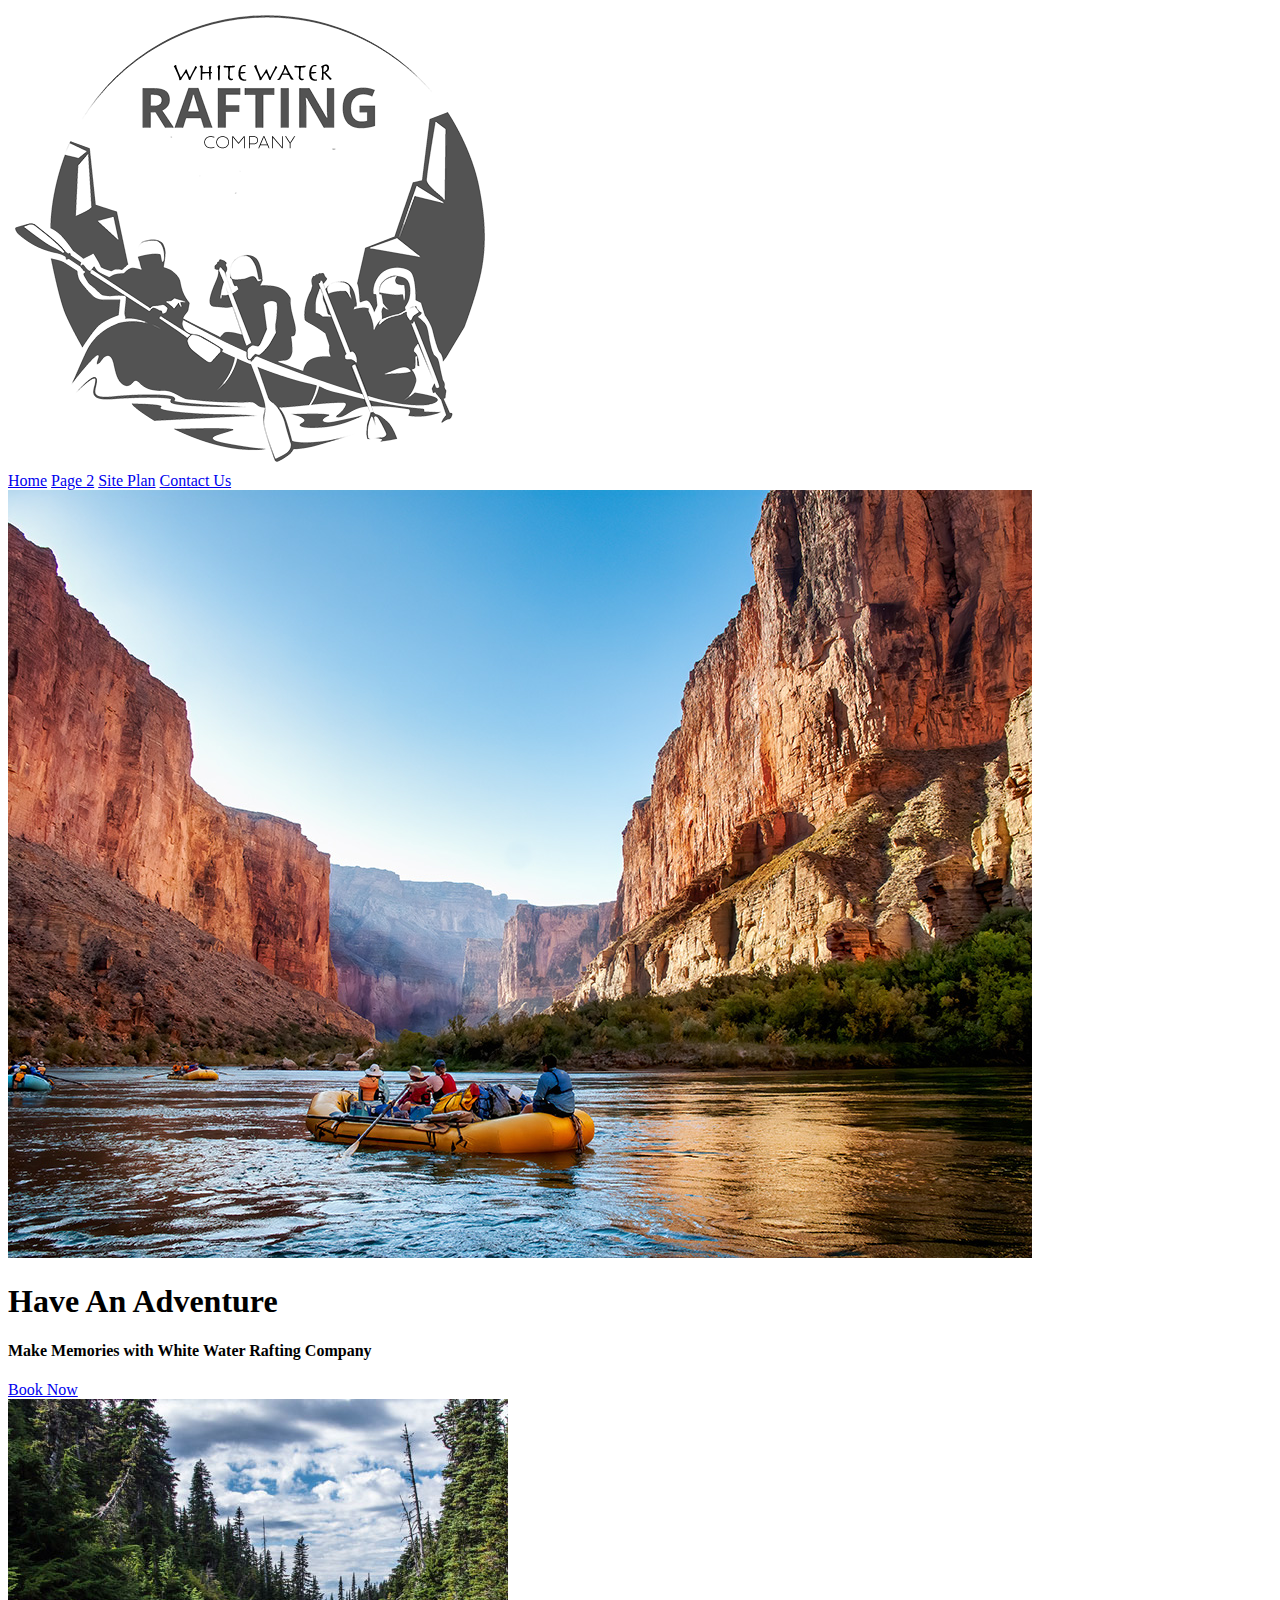
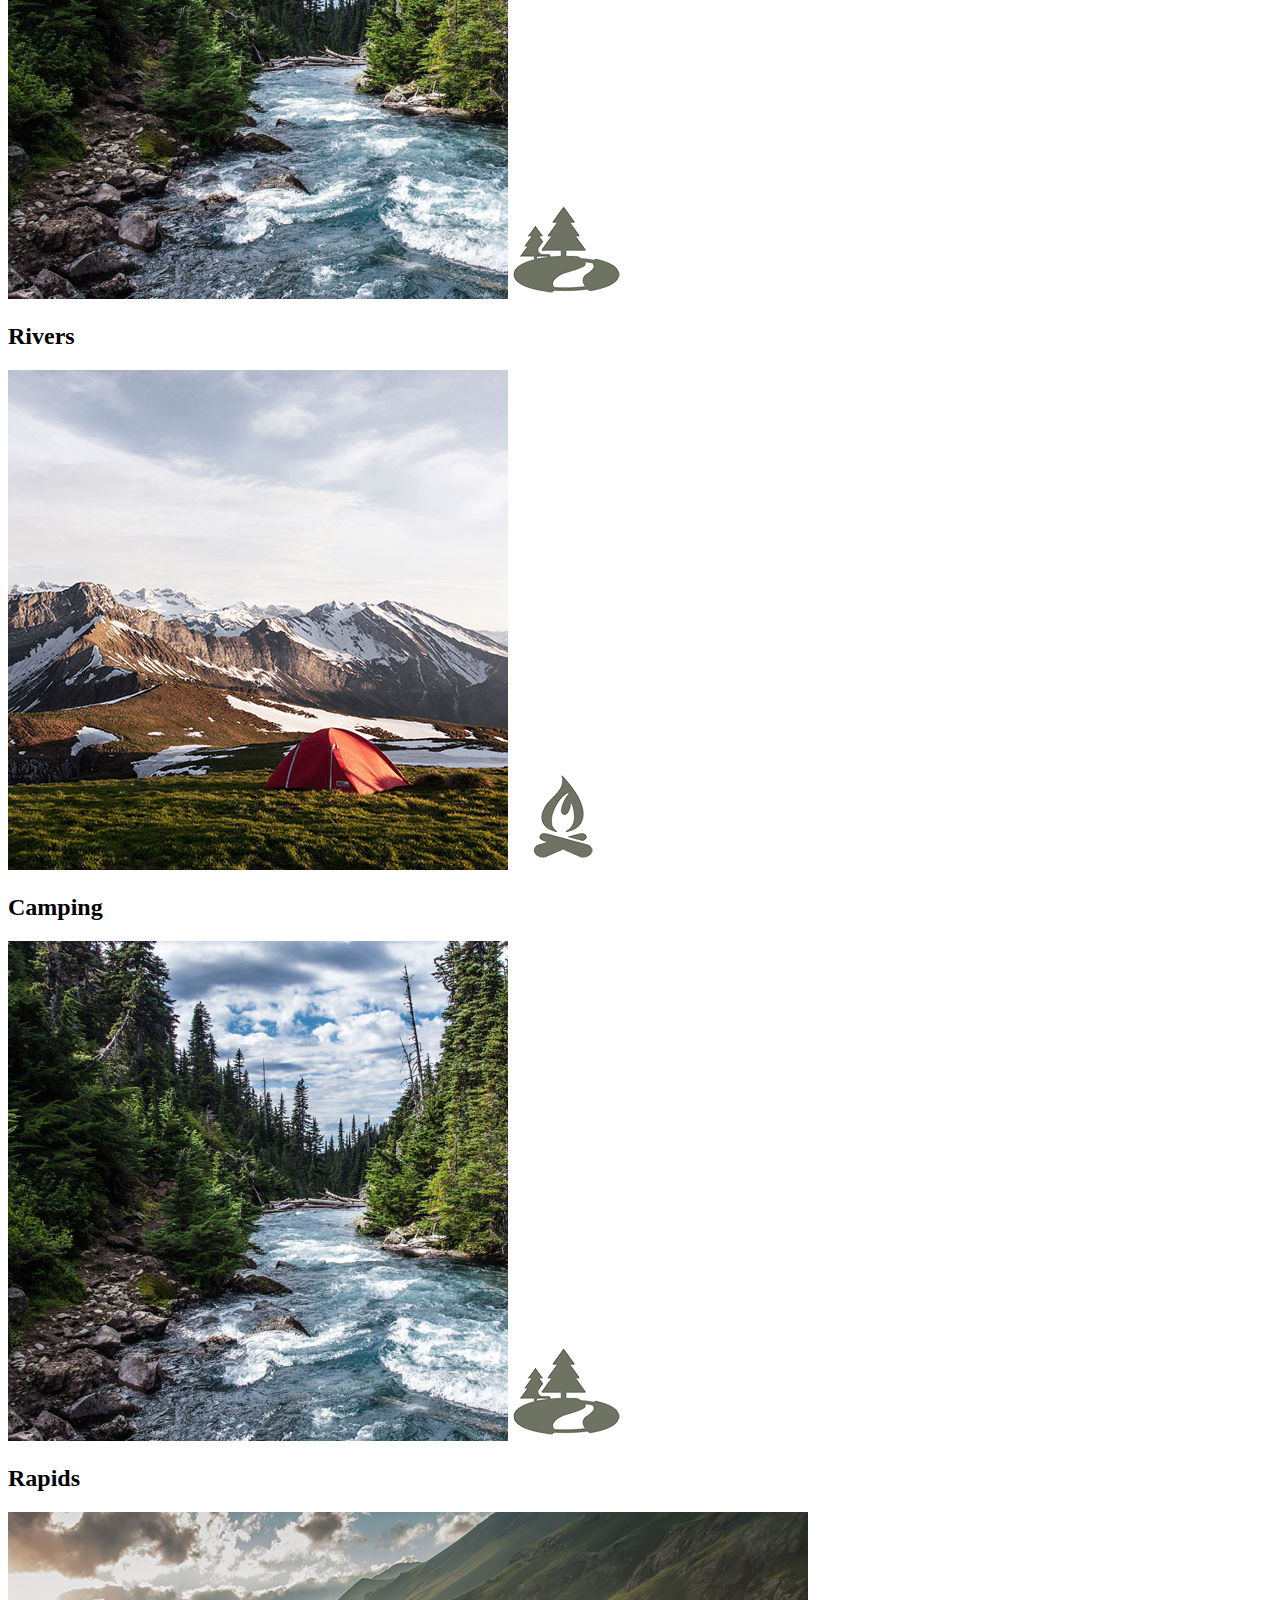
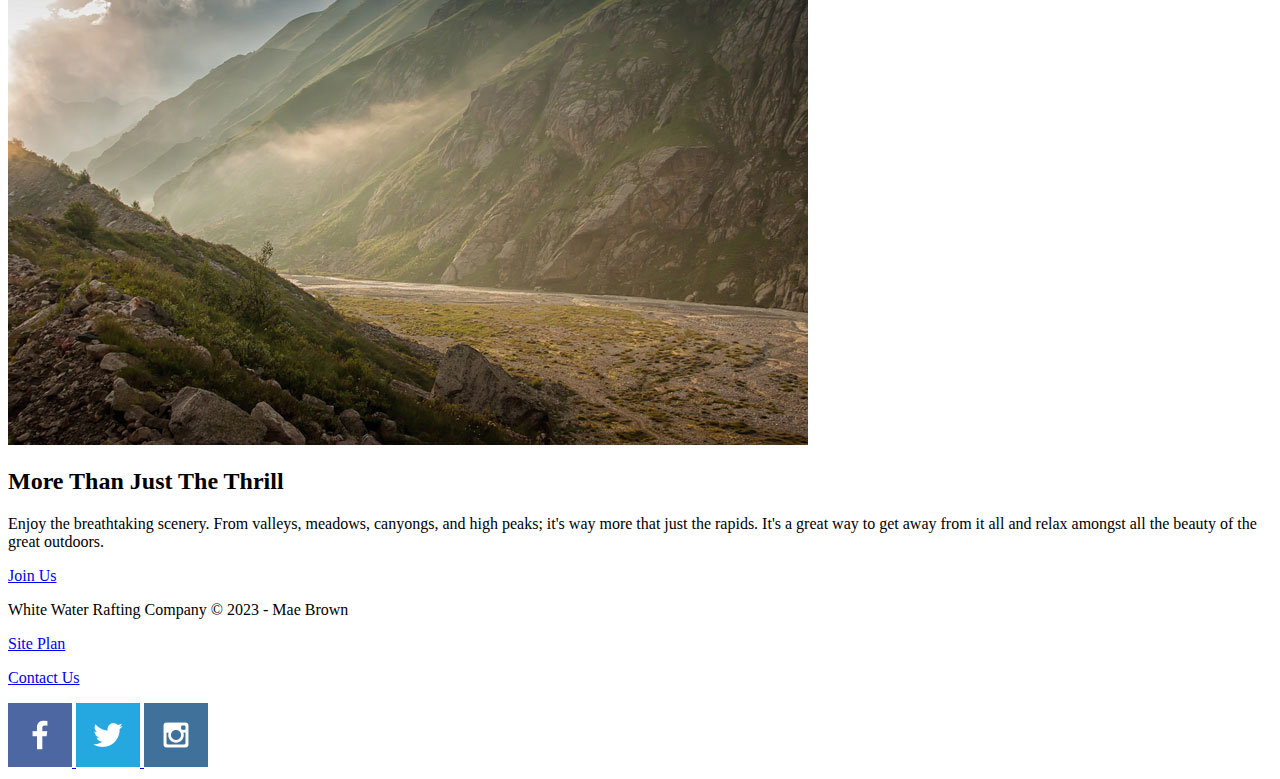
==== index.html @ 94d5fcb5 "Rearrange Files" ====
<!DOCTYPE html>
<html lang="en">

<head>
  <meta charset="UTF-8" />
  <meta http-equiv="X-UA-Compatible" content="IE=edge" />
  <meta name="viewport" content="width=device-width, initial-scale=1.0" />
  <title>White Water Rafting Company</title>
</head>

<body>
  <header>
    <a href="index.html" id="logo-link">
      <img class="logo" src="./assets/images/logo_small.png" alt="White Water Rafting Company logo" />
    </a>
    <nav>
      <a href="index.html">Home</a>
      <a href="#">Page 2</a>
      <a href="site-plan-index.html">Site Plan</a>
      <a href="contactus.html">Contact Us</a>
    </nav>
  </header>
  <div id="hero">
    <div id="hero-box">
      <img class="hero-img" src="./assets/images/hero.jpeg" alt="People enjoying rafting" />
    </div>
    <section id="hero-msg">
      <h1 class="home-title">Have An Adventure</h1>
      <h4>Make Memories with White Water Rafting Company</h4>
      <div>
        <div class="button-box">
          <a class="book" href="contactus.html">Book Now</a>
        </div>
      </div>
    </section>
  </div>
  <main class="home-grid">
    <section class="rivers-card">
      <img class="rivers-card" src="./assets/images/rivers.jpeg" alt="rivers in forest" />
      <img class="icon" src="./assets/images/river_icon.png" alt="rivers icon" />
      <h2>Rivers</h2>
    </section>
    <section class="camping-card">
      <img class="card-img" src="./assets/images/camping.jpeg" alt="tent in mountains" />
      <img class="icon" src="./assets/images/fire_icon.png" alt="fire icon" />
      <h2>Camping</h2>
    </section>
    <section class="rapids-card">
      <img class="card-img" src="./assets/images/rivers.jpeg" alt="rafting boat" />
      <img class="icon" src="./assets/images/river_icon.png" alt="oars icon" />
      <h2>Rapids</h2>
    </section>
    <img class="mountains" src="./assets/images/mountains.jpeg" alt="Misty Mountains" />
    <section class="msg">
      <h2>More Than Just The Thrill</h2>
      <p>
        Enjoy the breathtaking scenery. From valleys, meadows, canyongs, and
        high peaks; it's way more that just the rapids. It's a great way to
        get away from it all and relax amongst all the beauty of the great
        outdoors.
      </p>
      <a class="join" href="rivers.html">Join Us</a>
    </section>
  </main>
  <footer>
    <p>White Water Rafting Company &copy; 2023 - Mae Brown</p>
    <p>
      <a href="site-plan-index.html">Site Plan</a>
    </p>
    <p>
      <a href="contactus.html">Contact Us</a>
    </p>
    <div class="social">
      <a href="https://facebook.com">
        <img src="./assets/images/facebook.png" alt="fb icon" />
      </a>
      <a href="https://twitter.com">
        <img src="./assets/images/twitter.png" alt="twitter icon" />
      </a>
      <a href="https://instagram.com">
        <img src="./assets/images/instagram.png" alt="instagram icon" />
      </a>
    </div>
  </footer>
</body>

</html>
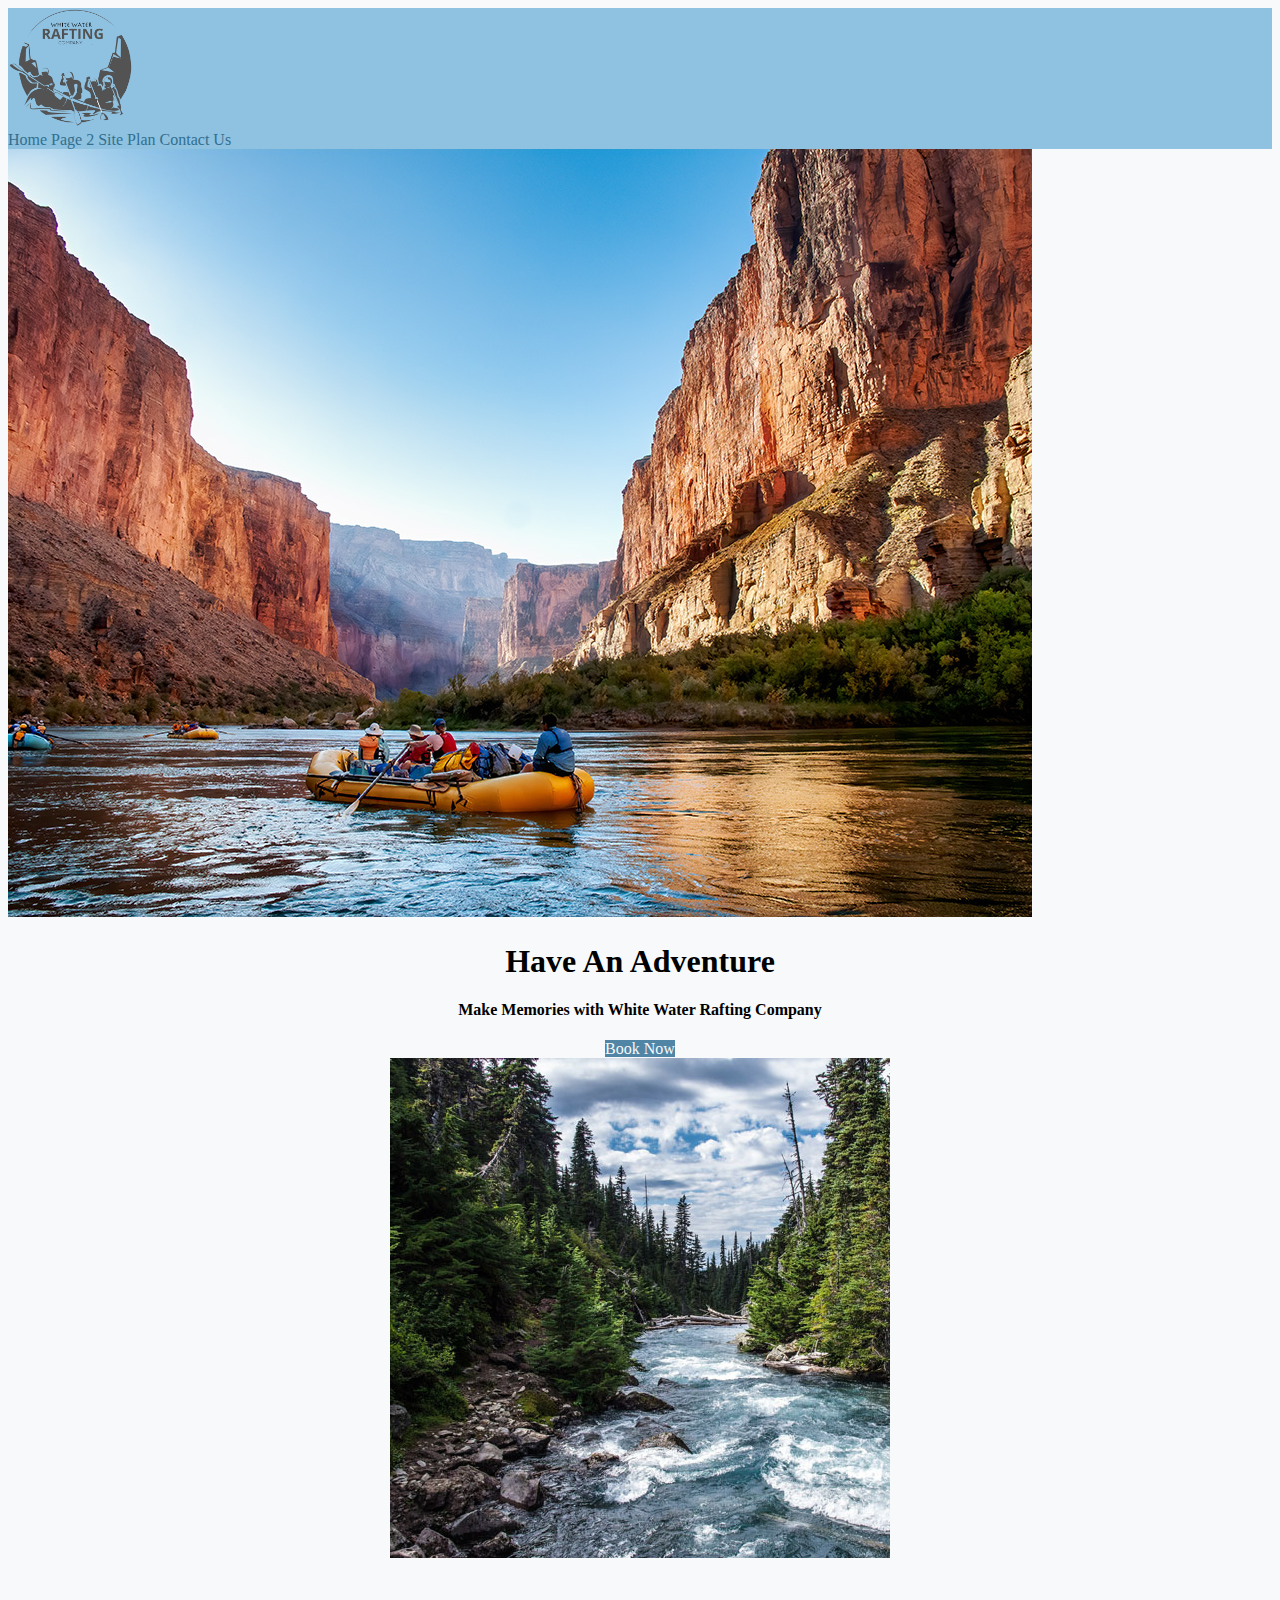
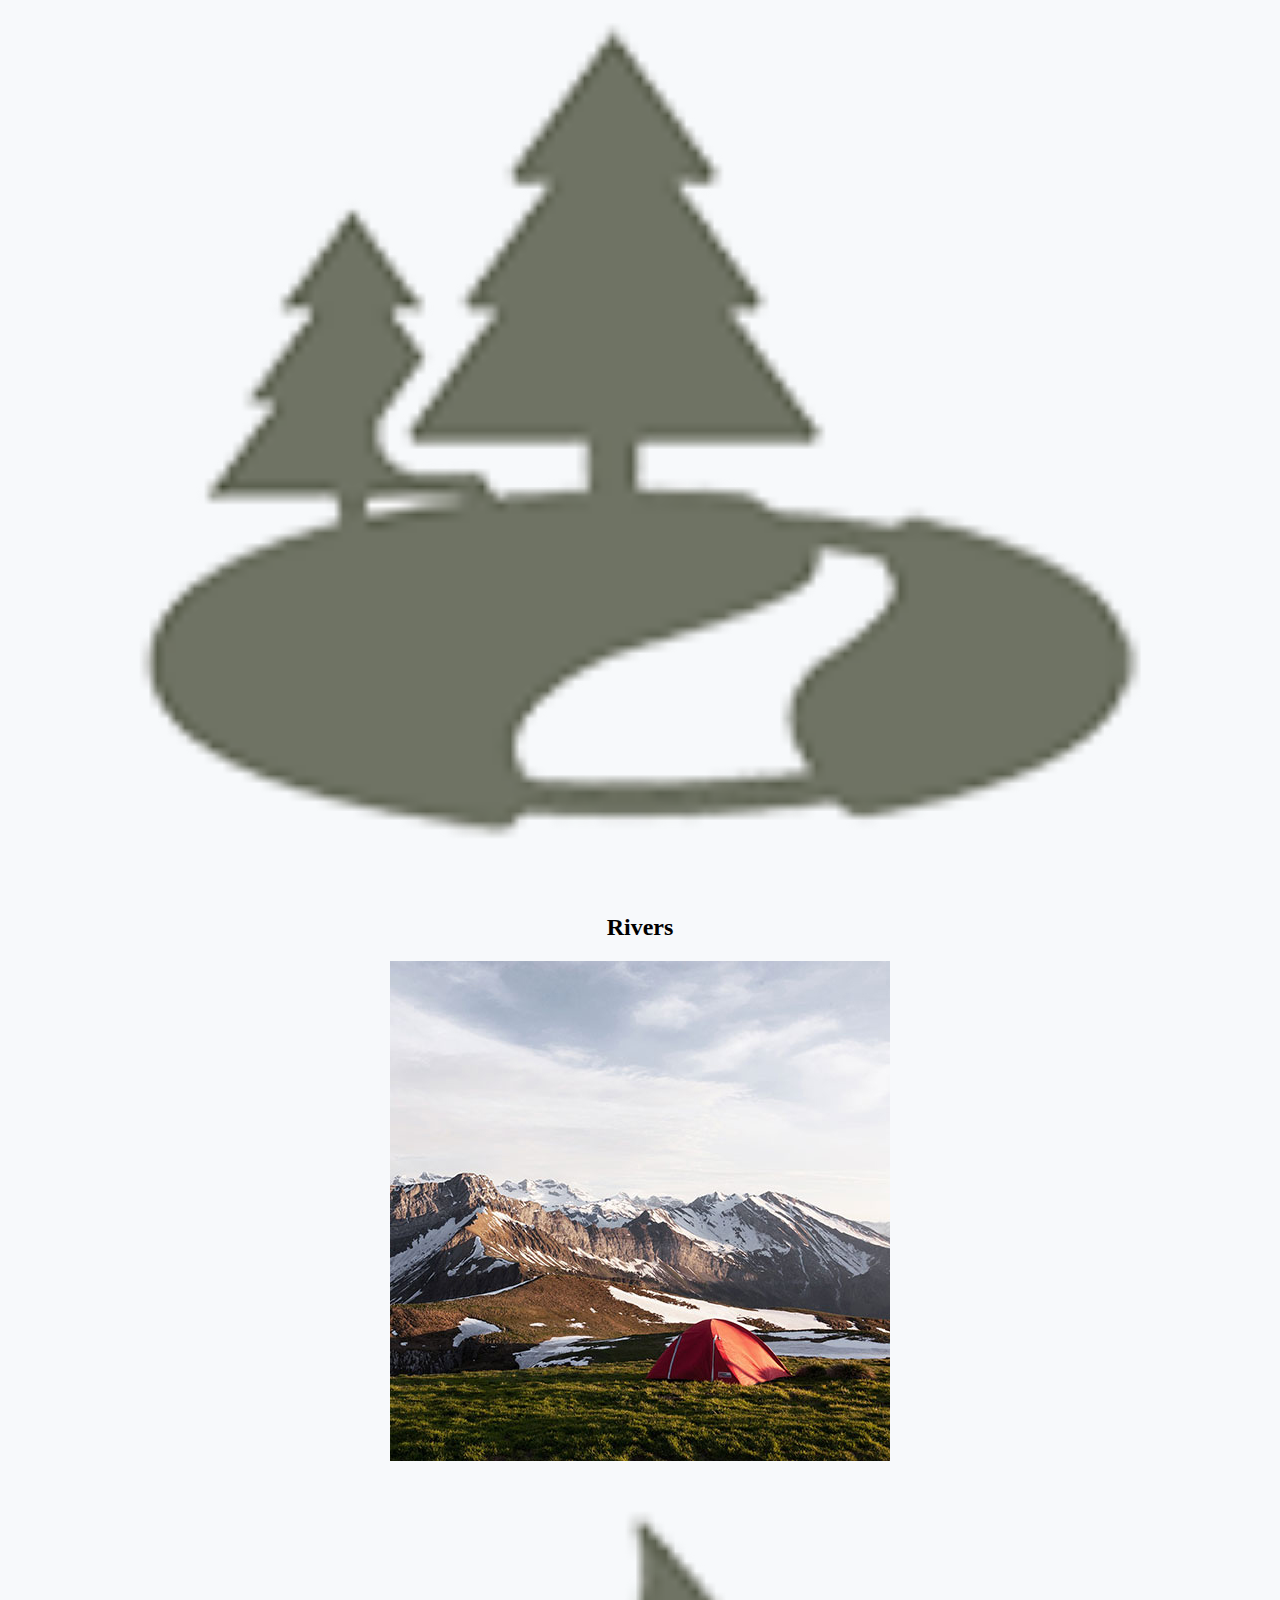
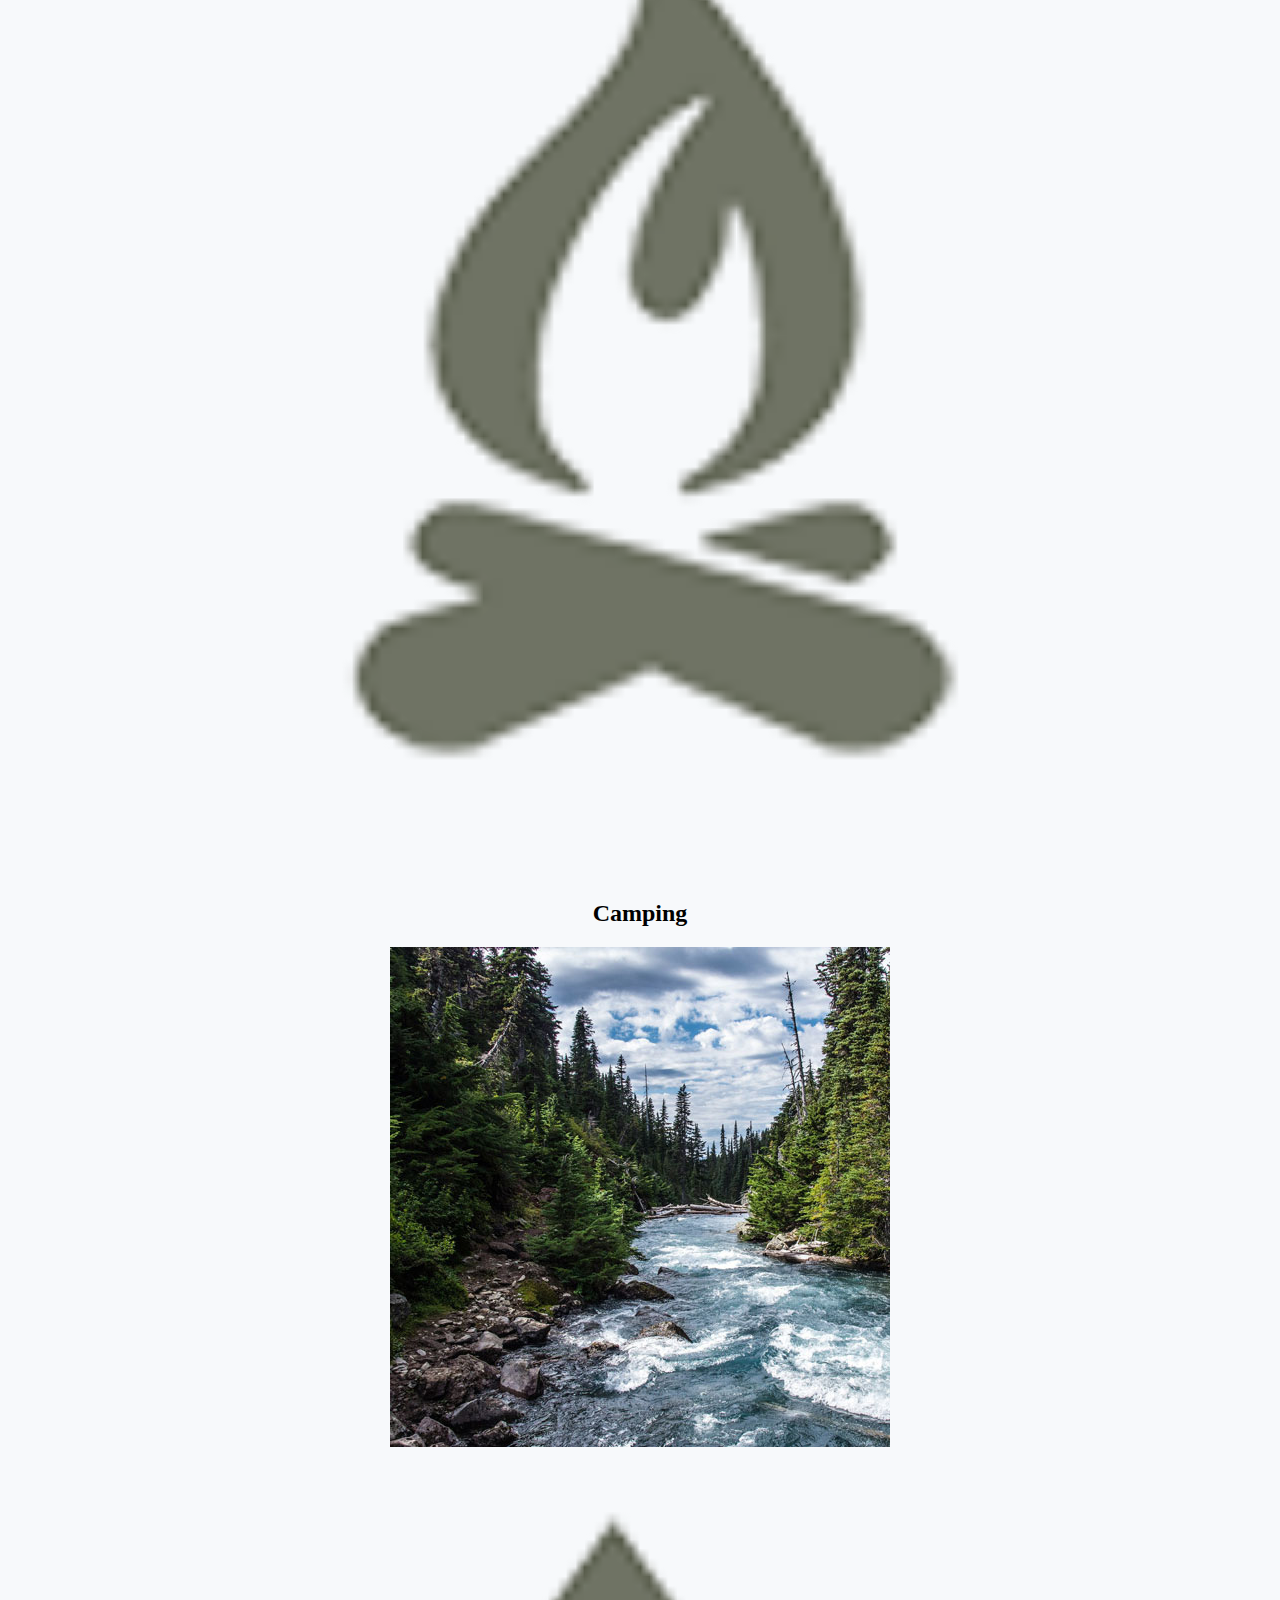
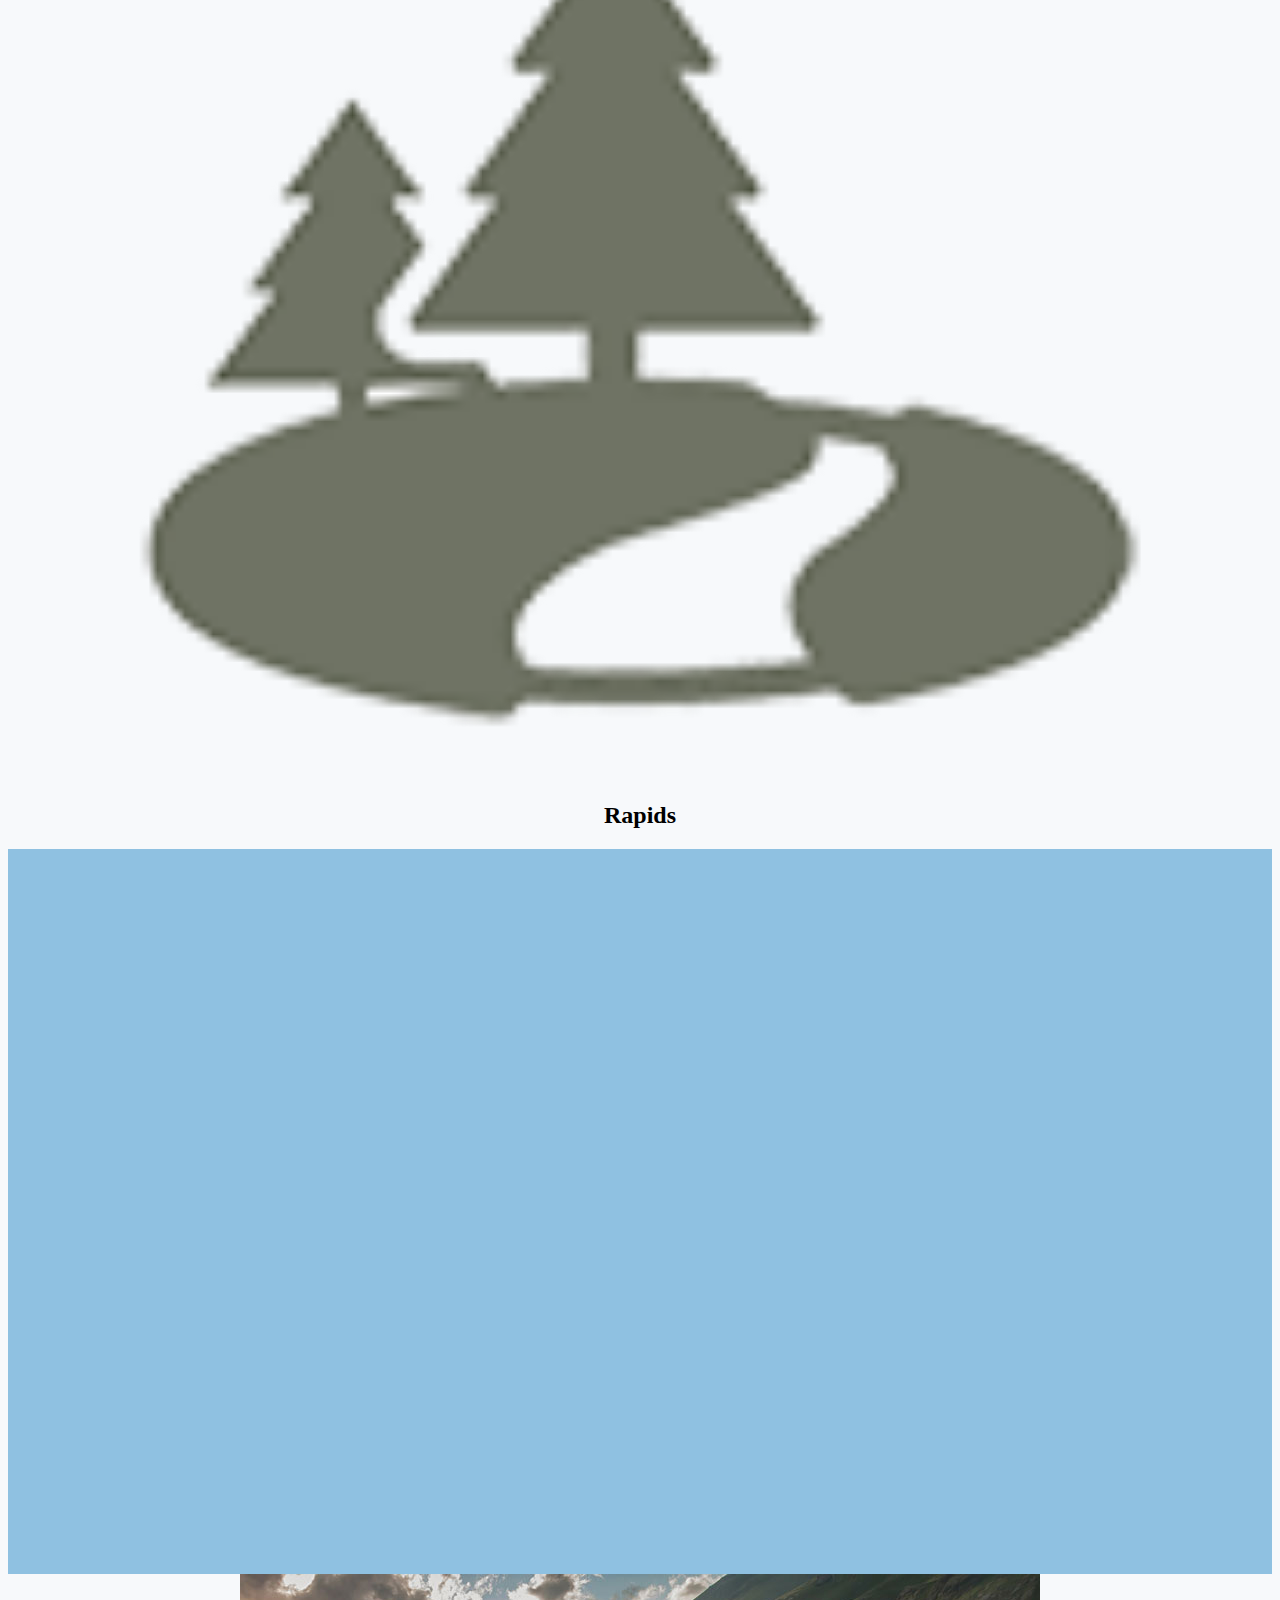
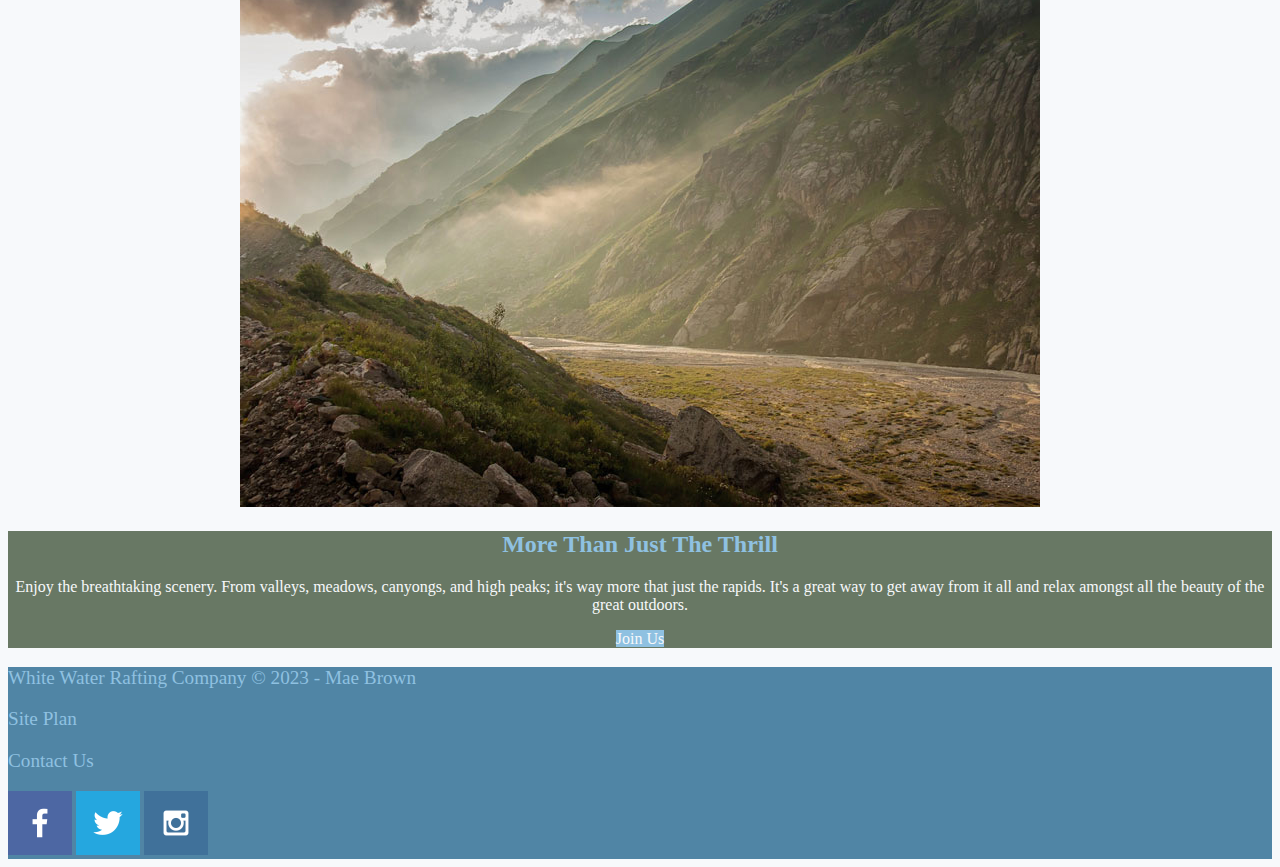
==== commit e030a7d2: "added colors" ====
--- a/index.html
+++ b/index.html
@@ -5,83 +5,87 @@
   <meta charset="UTF-8" />
   <meta http-equiv="X-UA-Compatible" content="IE=edge" />
   <meta name="viewport" content="width=device-width, initial-scale=1.0" />
+  <link rel="stylesheet" href="./assets/css/style.css">
   <title>White Water Rafting Company</title>
 </head>
 
 <body>
-  <header>
-    <a href="index.html" id="logo-link">
-      <img class="logo" src="./assets/images/logo_small.png" alt="White Water Rafting Company logo" />
-    </a>
-    <nav>
-      <a href="index.html">Home</a>
-      <a href="#">Page 2</a>
-      <a href="site-plan-index.html">Site Plan</a>
-      <a href="contactus.html">Contact Us</a>
-    </nav>
-  </header>
-  <div id="hero">
-    <div id="hero-box">
-      <img class="hero-img" src="./assets/images/hero.jpeg" alt="People enjoying rafting" />
+  <div id="content">
+    <header>
+      <a href="index.html" id="logo-link">
+        <img class="logo" src="./assets/images/logo_small.png" alt="White Water Rafting Company logo" />
+      </a>
+      <nav>
+        <a href="index.html">Home</a>
+        <a href="#" target="_blank">Page 2</a>
+        <a href="./site_plan/site-plan-index.html" target="_blank">Site Plan</a>
+        <a href="./contact-us/contactus.html" target="_blank">Contact Us</a>
+      </nav>
+    </header>
+    <div id="hero">
+      <div id="hero-box">
+        <img class="hero-img" src="./assets/images/hero.jpeg" alt="People enjoying rafting" />
+      </div>
+      <section id="hero-msg">
+        <h1 class="home-title">Have An Adventure</h1>
+        <h4>Make Memories with White Water Rafting Company</h4>
+        <div>
+          <div class="button-box">
+            <a class="book" href="contactus.html">Book Now</a>
+          </div>
+        </div>
+      </section>
     </div>
-    <section id="hero-msg">
-      <h1 class="home-title">Have An Adventure</h1>
-      <h4>Make Memories with White Water Rafting Company</h4>
-      <div>
-        <div class="button-box">
-          <a class="book" href="contactus.html">Book Now</a>
-        </div>
+    <main class="home-grid">
+      <section class="rivers-card">
+        <img class="rivers-card" src="./assets/images/rivers.jpeg" alt="rivers in forest" />
+        <img class="icon" src="./assets/images/river_icon.png" alt="rivers icon" />
+        <h2>Rivers</h2>
+      </section>
+      <section class="camping-card">
+        <img class="card-img" src="./assets/images/camping.jpeg" alt="tent in mountains" />
+        <img class="icon" src="./assets/images/fire_icon.png" alt="fire icon" />
+        <h2>Camping</h2>
+      </section>
+      <section class="rapids-card">
+        <img class="card-img" src="./assets/images/rivers.jpeg" alt="rafting boat" />
+        <img class="icon" src="./assets/images/river_icon.png" alt="oars icon" />
+        <h2>Rapids</h2>
+      </section>
+      <div id="background"></div>
+      <img class="mountains" src="./assets/images/mountains.jpeg" alt="Misty Mountains" />
+      <section class="msg">
+        <h2>More Than Just The Thrill</h2>
+        <p>
+          Enjoy the breathtaking scenery. From valleys, meadows, canyongs, and
+          high peaks; it's way more that just the rapids. It's a great way to
+          get away from it all and relax amongst all the beauty of the great
+          outdoors.
+        </p>
+        <a class="join" href="rivers.html">Join Us</a>
+      </section>
+    </main>
+    <footer>
+      <p>White Water Rafting Company &copy; 2023 - Mae Brown</p>
+      <p>
+        <a href="./site_plan/site-plan-index.html" target="_blank">Site Plan</a>
+      </p>
+      <p>
+        <a href="./contact-us/contactus.html" target="_blank">Contact Us</a>
+      </p>
+      <div class="social">
+        <a href="https://facebook.com" target="_blank">
+          <img src="./assets/images/facebook.png" alt="fb icon" />
+        </a>
+        <a href="https://twitter.com" target="_blank">
+          <img src="./assets/images/twitter.png" alt="twitter icon" />
+        </a>
+        <a href="https://instagram.com" target="_blank">
+          <img src="./assets/images/instagram.png" alt="instagram icon" />
+        </a>
       </div>
-    </section>
+    </footer>
   </div>
-  <main class="home-grid">
-    <section class="rivers-card">
-      <img class="rivers-card" src="./assets/images/rivers.jpeg" alt="rivers in forest" />
-      <img class="icon" src="./assets/images/river_icon.png" alt="rivers icon" />
-      <h2>Rivers</h2>
-    </section>
-    <section class="camping-card">
-      <img class="card-img" src="./assets/images/camping.jpeg" alt="tent in mountains" />
-      <img class="icon" src="./assets/images/fire_icon.png" alt="fire icon" />
-      <h2>Camping</h2>
-    </section>
-    <section class="rapids-card">
-      <img class="card-img" src="./assets/images/rivers.jpeg" alt="rafting boat" />
-      <img class="icon" src="./assets/images/river_icon.png" alt="oars icon" />
-      <h2>Rapids</h2>
-    </section>
-    <img class="mountains" src="./assets/images/mountains.jpeg" alt="Misty Mountains" />
-    <section class="msg">
-      <h2>More Than Just The Thrill</h2>
-      <p>
-        Enjoy the breathtaking scenery. From valleys, meadows, canyongs, and
-        high peaks; it's way more that just the rapids. It's a great way to
-        get away from it all and relax amongst all the beauty of the great
-        outdoors.
-      </p>
-      <a class="join" href="rivers.html">Join Us</a>
-    </section>
-  </main>
-  <footer>
-    <p>White Water Rafting Company &copy; 2023 - Mae Brown</p>
-    <p>
-      <a href="site-plan-index.html">Site Plan</a>
-    </p>
-    <p>
-      <a href="contactus.html">Contact Us</a>
-    </p>
-    <div class="social">
-      <a href="https://facebook.com">
-        <img src="./assets/images/facebook.png" alt="fb icon" />
-      </a>
-      <a href="https://twitter.com">
-        <img src="./assets/images/twitter.png" alt="twitter icon" />
-      </a>
-      <a href="https://instagram.com">
-        <img src="./assets/images/instagram.png" alt="instagram icon" />
-      </a>
-    </div>
-  </footer>
 </body>
 
 </html>--- a/assets/css/style.css
+++ b/assets/css/style.css
@@ -0,0 +1,142 @@
+#content {
+  max-width: 1600px;
+  margin: 0 auto;
+}
+
+
+:root { 
+    --primary-color: #f7f9fb;
+    --secondary-color:  #8fc1e1;
+    --tertiary-color: #5085a5;
+    --accent1-color:  #31708e;
+    --accent2-color: #687864;
+  
+
+    --heading-font: 'Raleway', sans-serif;
+    --paragraph-font: 'Teko', sans-serif;
+  
+   
+    --headline-color-on-white: var(--accent1-color); /* headlines on a white background */
+    --headline-color-on-color: var(--secondary-color) /* headlines on a colored background */
+    --paragraph-color-on-white: var(--accent2-color) /* paragraph text on a white background */
+    --paragraph-color-on-color: var(--primary-color)/* paragraph text on a colored background */
+    --paragraph-background-color: var(--accent2-color);
+    --nav-link-color: var(--accent1-color) ;
+    --nav-background-color: var(--secondary-color);
+    --nav-hover-link-color: var(--primary-color);
+    --nav-hover-background-color:var(--accent1-color);
+  }
+
+body {
+  background-color: var(--primary-color);
+}
+
+header {
+  background-color: var(--secondary-color);
+}
+
+.logo {
+    width: 10%;
+}
+
+nav a {
+  text-align: center;
+  background-color: var(--nav-background-color);
+  color: var(--nav-link-color);
+  text-decoration: none;
+}
+
+nav a:hover {
+  background-color: var(--nav-hover-background-color);
+  color: var(--nav-hover-link-color);
+}
+
+h4 {
+    color: ;
+}
+
+.home-title {
+    color: ;
+}
+
+.book {
+  background-color: var(--tertiary-color);
+  color: var(--primary-color);
+  text-decoration: none;
+}
+
+.book:hover {
+  background-color: var(--accent2-color);
+  color:var(--primary-color) ;
+}
+
+.join {
+    background-color: var(--secondary-color);
+    color: var(--primary-color) ;
+    text-decoration: none;
+}
+
+.join:hover {
+  background-color: var(--primary-color) ;
+  color: var(--tertiary-color);
+}
+
+#hero-msg h1 {
+  text-align: center;
+}
+
+#hero-msg h4 {
+  text-align: center;
+}
+
+.button-box {
+  text-align: center;
+}
+
+main {
+  text-align: center;
+}
+
+#background {
+  height: 725px;
+  background-color: var(--secondary-color);
+}
+
+.msg {
+  background-color: var(--accent2-color);
+}
+
+.msg h2 {
+    color: var(--secondary-color);
+}
+
+.msg p {
+    color: var(--primary-color);
+
+}
+
+.icon {
+    width: 80%;
+}
+
+footer {
+  background-color: var(--tertiary-color);
+  color: var(--secondary-color);
+}
+
+footer a {
+    color:var(--secondary-color) ;
+    text-decoration: none;
+}
+
+footer p {
+    font-size: 1.2em;
+}
+
+footer p a:hover {
+    text-decoration: underline;
+}
+
+footer a:hover {
+    color:var(--primary-color) ;
+}
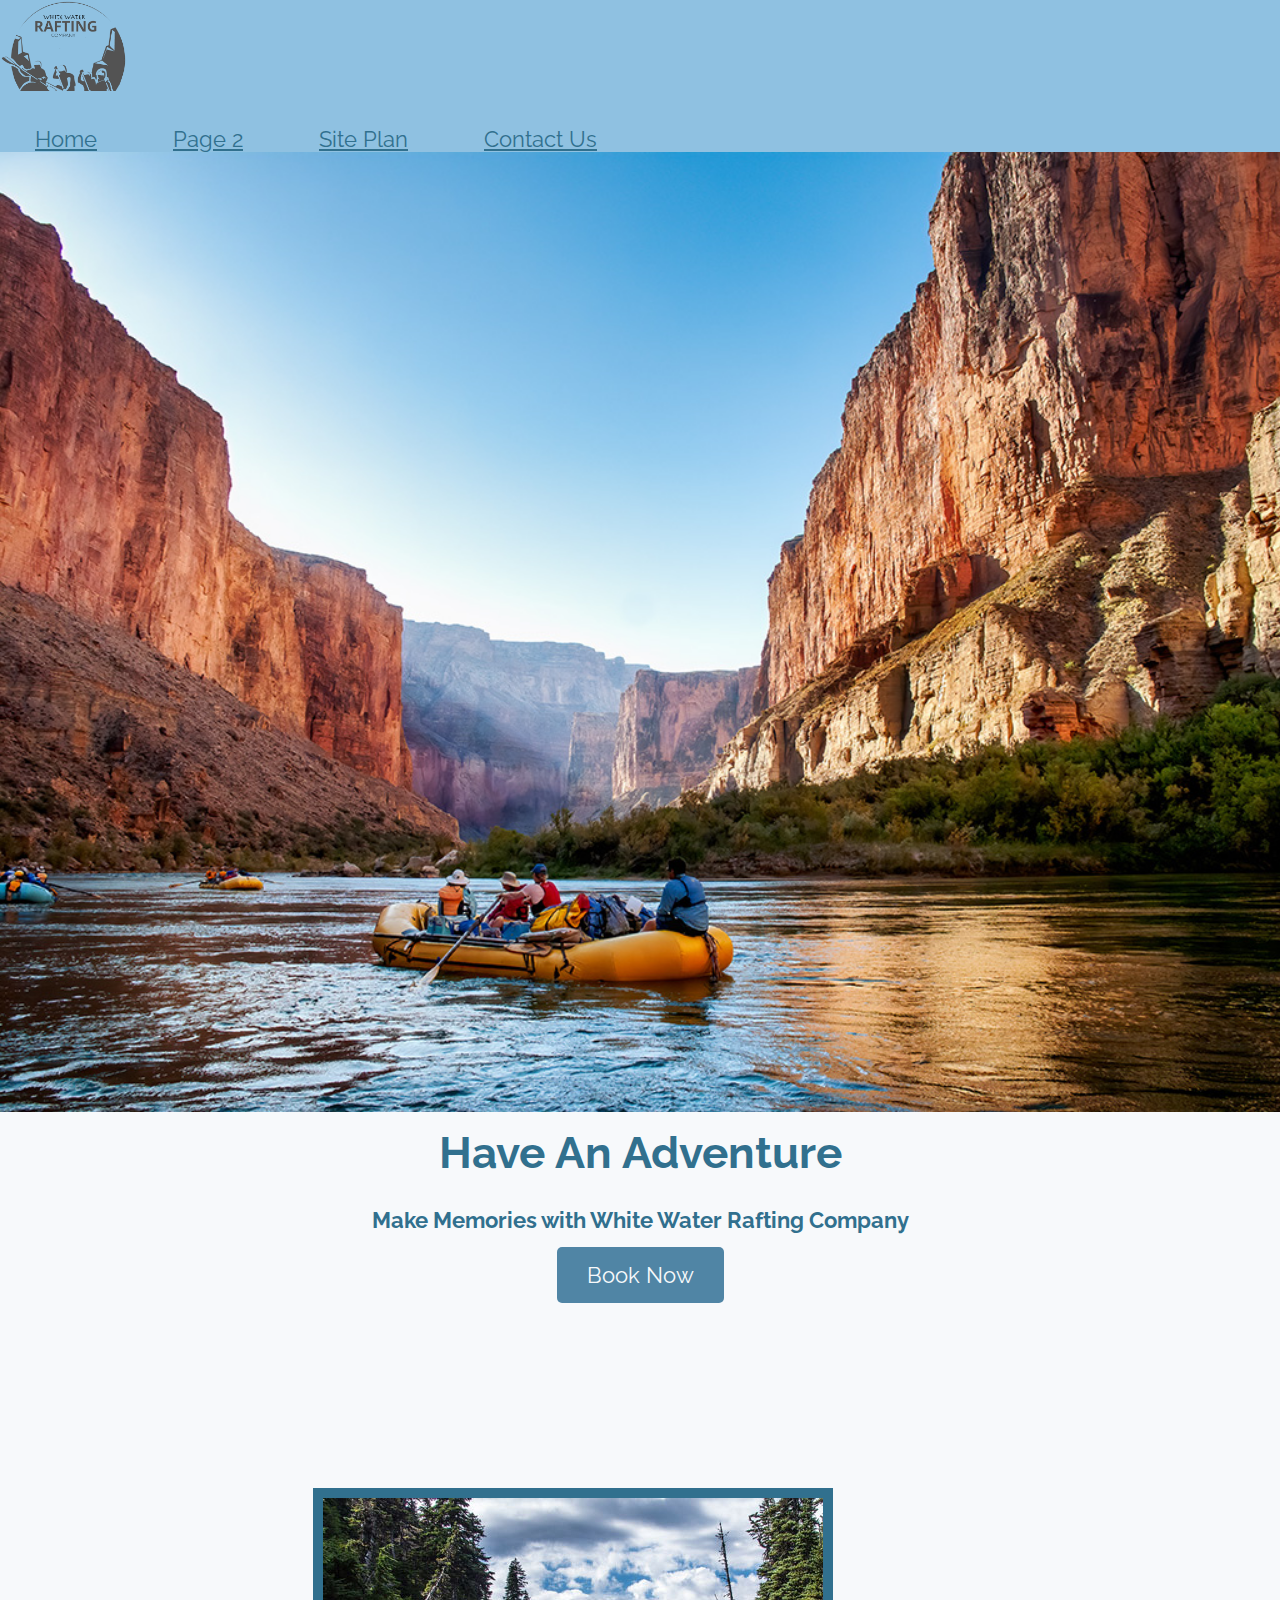
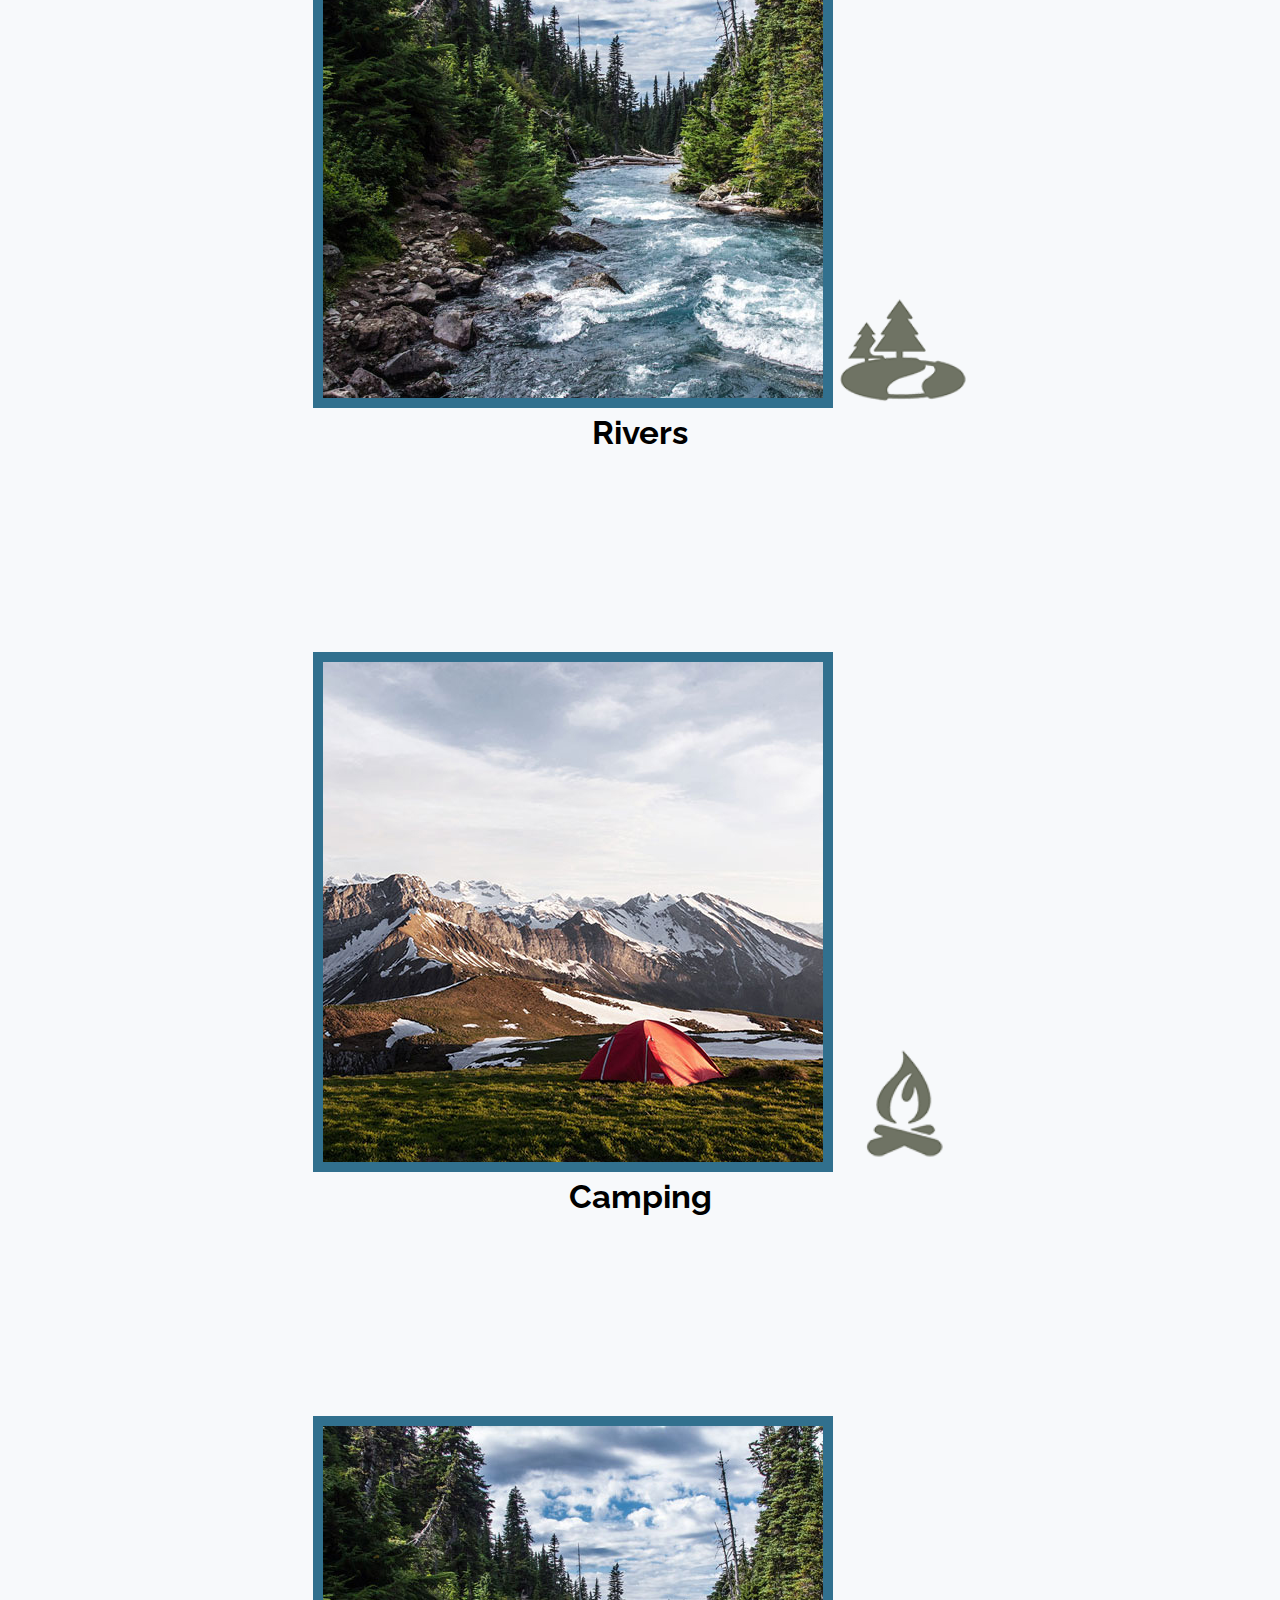
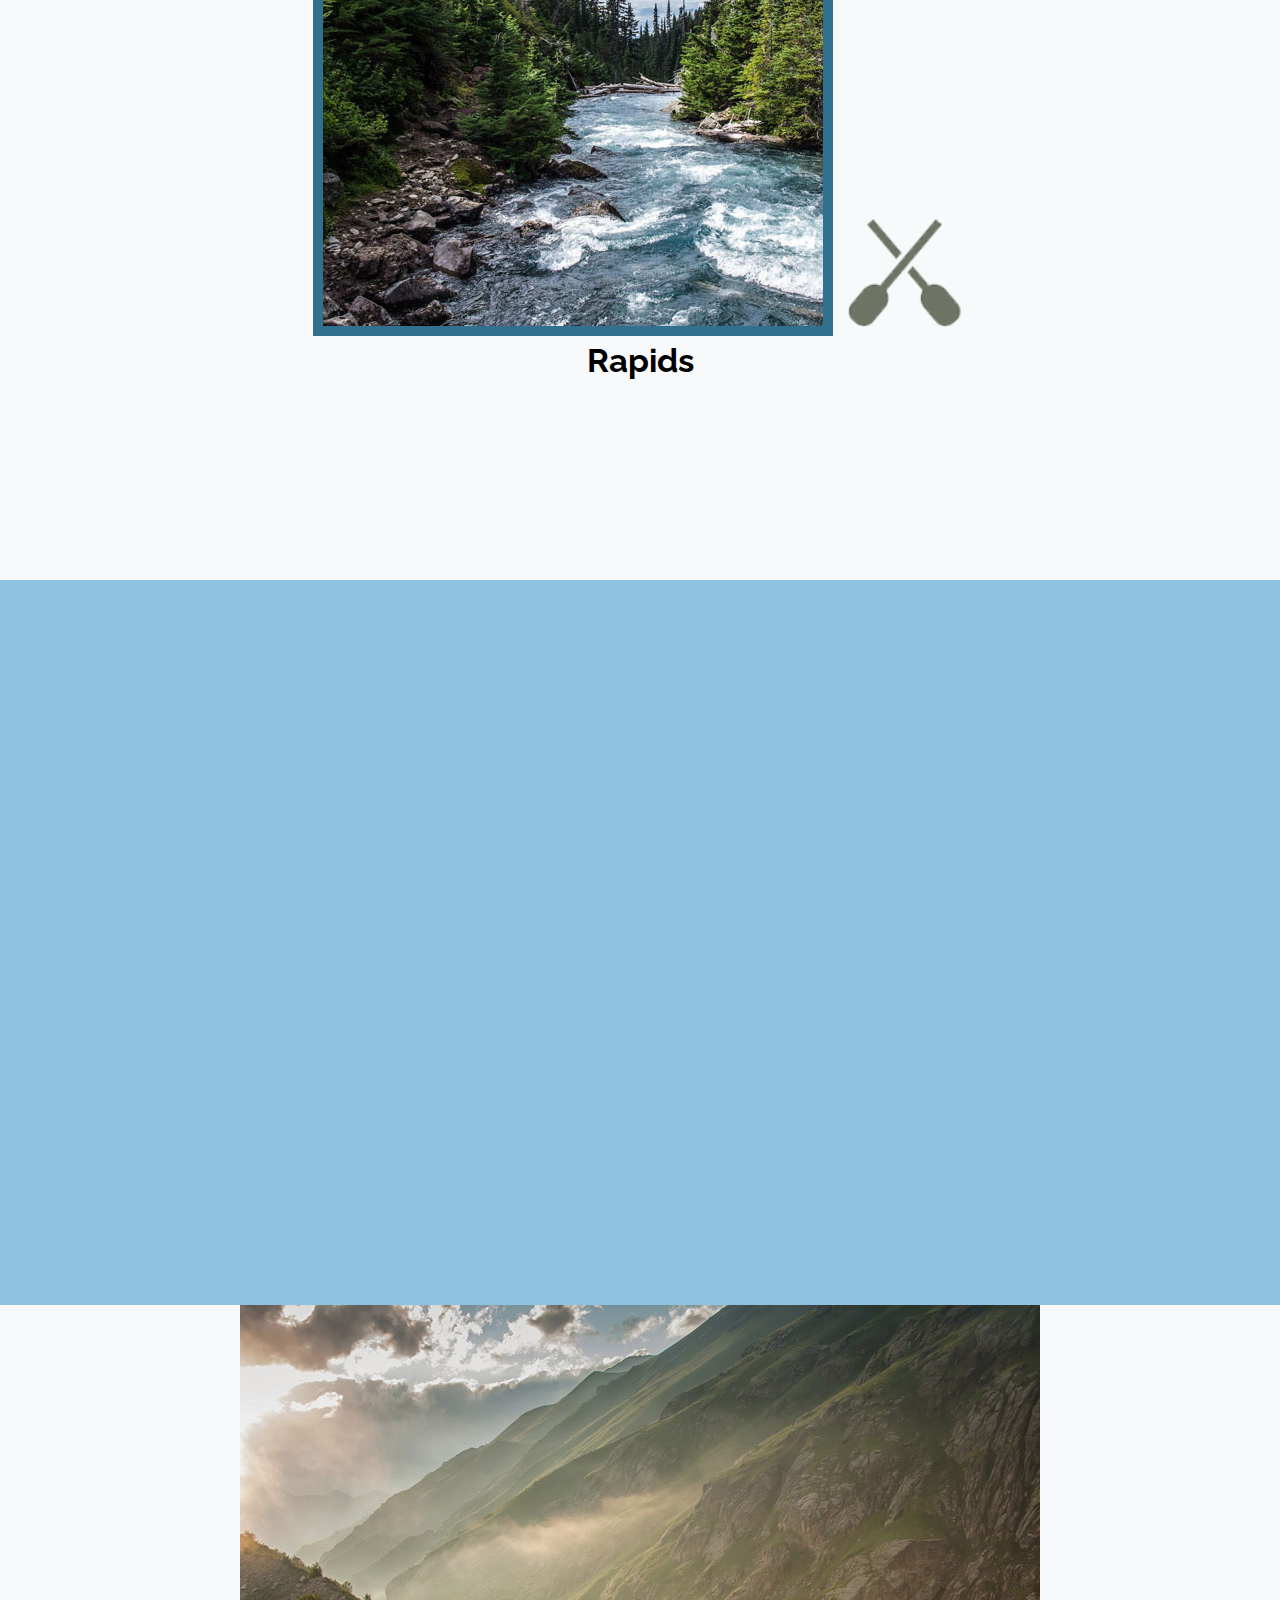
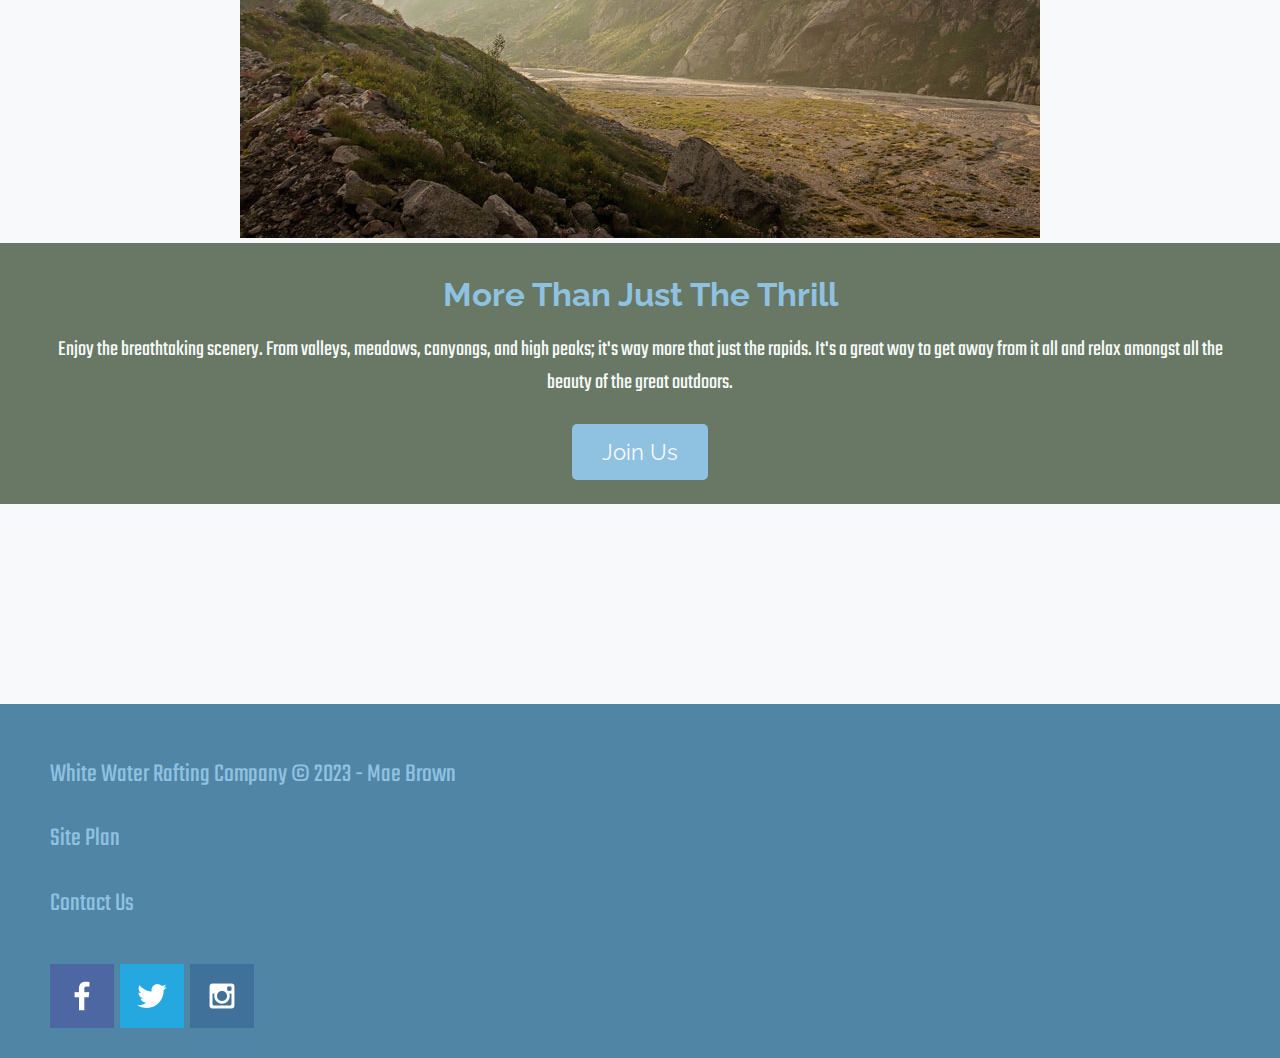
==== commit ceaf9f3e: "added more css" ====
--- a/index.html
+++ b/index.html
@@ -38,7 +38,7 @@
     </div>
     <main class="home-grid">
       <section class="rivers-card">
-        <img class="rivers-card" src="./assets/images/rivers.jpeg" alt="rivers in forest" />
+        <img class="card-img" src="./assets/images/rivers.jpeg" alt="rivers in forest" />
         <img class="icon" src="./assets/images/river_icon.png" alt="rivers icon" />
         <h2>Rivers</h2>
       </section>
@@ -49,7 +49,7 @@
       </section>
       <section class="rapids-card">
         <img class="card-img" src="./assets/images/rivers.jpeg" alt="rafting boat" />
-        <img class="icon" src="./assets/images/river_icon.png" alt="oars icon" />
+        <img class="icon" src="./assets/images/oars.png" alt="oars icon" />
         <h2>Rapids</h2>
       </section>
       <div id="background"></div>
--- a/assets/css/style.css
+++ b/assets/css/style.css
@@ -1,3 +1,6 @@
+@import url('https://fonts.googleapis.com/css2?family=Raleway:ital,wght@0,100;0,300;1,100&family=Teko:wght@400;700&display=swap');
+
+
 #content {
   max-width: 1600px;
   margin: 0 auto;
@@ -5,30 +8,34 @@
 
 
 :root { 
-    --primary-color: #f7f9fb;
-    --secondary-color:  #8fc1e1;
-    --tertiary-color: #5085a5;
-    --accent1-color:  #31708e;
-    --accent2-color: #687864;
+  --primary-color: #f7f9fb;
+  --secondary-color:  #8fc1e1;
+  --tertiary-color: #5085a5;
+  --accent1-color:  #31708e;
+  --accent2-color: #687864;
   
 
-    --heading-font: 'Raleway', sans-serif;
-    --paragraph-font: 'Teko', sans-serif;
+  --heading-font: 'Raleway', sans-serif;
+  --paragraph-font: 'Teko', sans-serif;
   
    
-    --headline-color-on-white: var(--accent1-color); /* headlines on a white background */
-    --headline-color-on-color: var(--secondary-color) /* headlines on a colored background */
-    --paragraph-color-on-white: var(--accent2-color) /* paragraph text on a white background */
-    --paragraph-color-on-color: var(--primary-color)/* paragraph text on a colored background */
-    --paragraph-background-color: var(--accent2-color);
-    --nav-link-color: var(--accent1-color) ;
-    --nav-background-color: var(--secondary-color);
-    --nav-hover-link-color: var(--primary-color);
-    --nav-hover-background-color:var(--accent1-color);
-  }
+  --headline-color-on-white: var(--accent1-color); /* headlines on a white background */
+  --headline-color-on-color: var(--secondary-color) /* headlines on a colored background */
+  --paragraph-color-on-white: var(--accent2-color) /* paragraph text on a white background */
+  --paragraph-color-on-color: var(--primary-color)/* paragraph text on a colored background */
+  --paragraph-background-color: var(--accent2-color);
+  --nav-link-color: var(--accent1-color) ;
+  --nav-background-color: var(--secondary-color);
+  --nav-hover-link-color: var(--primary-color);
+  --nav-hover-background-color:var(--accent1-color);
+}
 
 body {
   background-color: var(--primary-color);
+  font-family: Raleway, Teko, Arial, sans-serif;
+  font-size: 22px;
+  margin: 0;
+  padding: 0;
 }
 
 header {
@@ -36,14 +43,17 @@
 }
 
 .logo {
-    width: 10%;
-}
-
+  width: 10%;
+}
+
+#logo_link {
+  padding-top: 15px;
+}
 nav a {
   text-align: center;
   background-color: var(--nav-background-color);
   color: var(--nav-link-color);
-  text-decoration: none;
+  padding: 35px;
 }
 
 nav a:hover {
@@ -51,18 +61,36 @@
   color: var(--nav-hover-link-color);
 }
 
+.hero-img {
+  width: 100%;
+}
+h2 {
+  margin: 0;
+}
+
+p {
+  font-family: var(--paragraph-font);
+}
+
+
 h4 {
-    color: ;
+    color: var(--accent1-color);
 }
 
 .home-title {
-    color: ;
+  color: var(--accent1-color);
+  font-family:var(--heading-font);
+  font-size: 2em;
+  margin-top: 10px;
 }
 
 .book {
   background-color: var(--tertiary-color);
   color: var(--primary-color);
   text-decoration: none;
+  padding: 15px 30px;
+  margin-top: 50px;
+  border-radius: 5px;
 }
 
 .book:hover {
@@ -71,9 +99,12 @@
 }
 
 .join {
-    background-color: var(--secondary-color);
-    color: var(--primary-color) ;
-    text-decoration: none;
+  background-color: var(--secondary-color);
+  color: var(--primary-color) ;
+  text-decoration: none;
+  padding: 15px 30px;
+  margin-top: 50px;
+  border-radius: 5px;
 }
 
 .join:hover {
@@ -81,6 +112,22 @@
   color: var(--tertiary-color);
 }
 
+.card-img {
+  border: 10px solid #31708e ;
+}
+
+.rivers-card {
+  margin: 200px 0;
+}
+
+.camping-card {
+  margin: 200px 0;
+}
+
+.rapids-card {
+  margin: 200px 0;
+}
+
 #hero-msg h1 {
   text-align: center;
 }
@@ -95,6 +142,10 @@
 
 main {
   text-align: center;
+}
+
+main section img {
+  box-sizing: border-box;
 }
 
 #background {
@@ -102,41 +153,56 @@
   background-color: var(--secondary-color);
 }
 
+
 .msg {
   background-color: var(--accent2-color);
+  line-height: 1.5em;
+  padding: 35px;
 }
 
 .msg h2 {
-    color: var(--secondary-color);
+  color: var(--secondary-color);
 }
 
 .msg p {
-    color: var(--primary-color);
+  color: var(--primary-color);
+  padding-bottom: 15px;
 
 }
 
 .icon {
-    width: 80%;
+  width: 10%;
+  padding-top: 10px;
 }
 
 footer {
   background-color: var(--tertiary-color);
   color: var(--secondary-color);
+  padding: 25px 50px;
+  margin-top: 200px;
+}
+
+.social {
+  width: auto;
 }
 
 footer a {
-    color:var(--secondary-color) ;
-    text-decoration: none;
+  color:var(--secondary-color) ;
+  text-decoration: none;
 }
 
 footer p {
-    font-size: 1.2em;
+  font-size: 1.2em;
 }
 
 footer p a:hover {
-    text-decoration: underline;
+  text-decoration: underline;
 }
 
 footer a:hover {
-    color:var(--primary-color) ;
-}
+  color:var(--primary-color) ;
+}
+
+footer .social img {
+  padding-top: 15px;
+}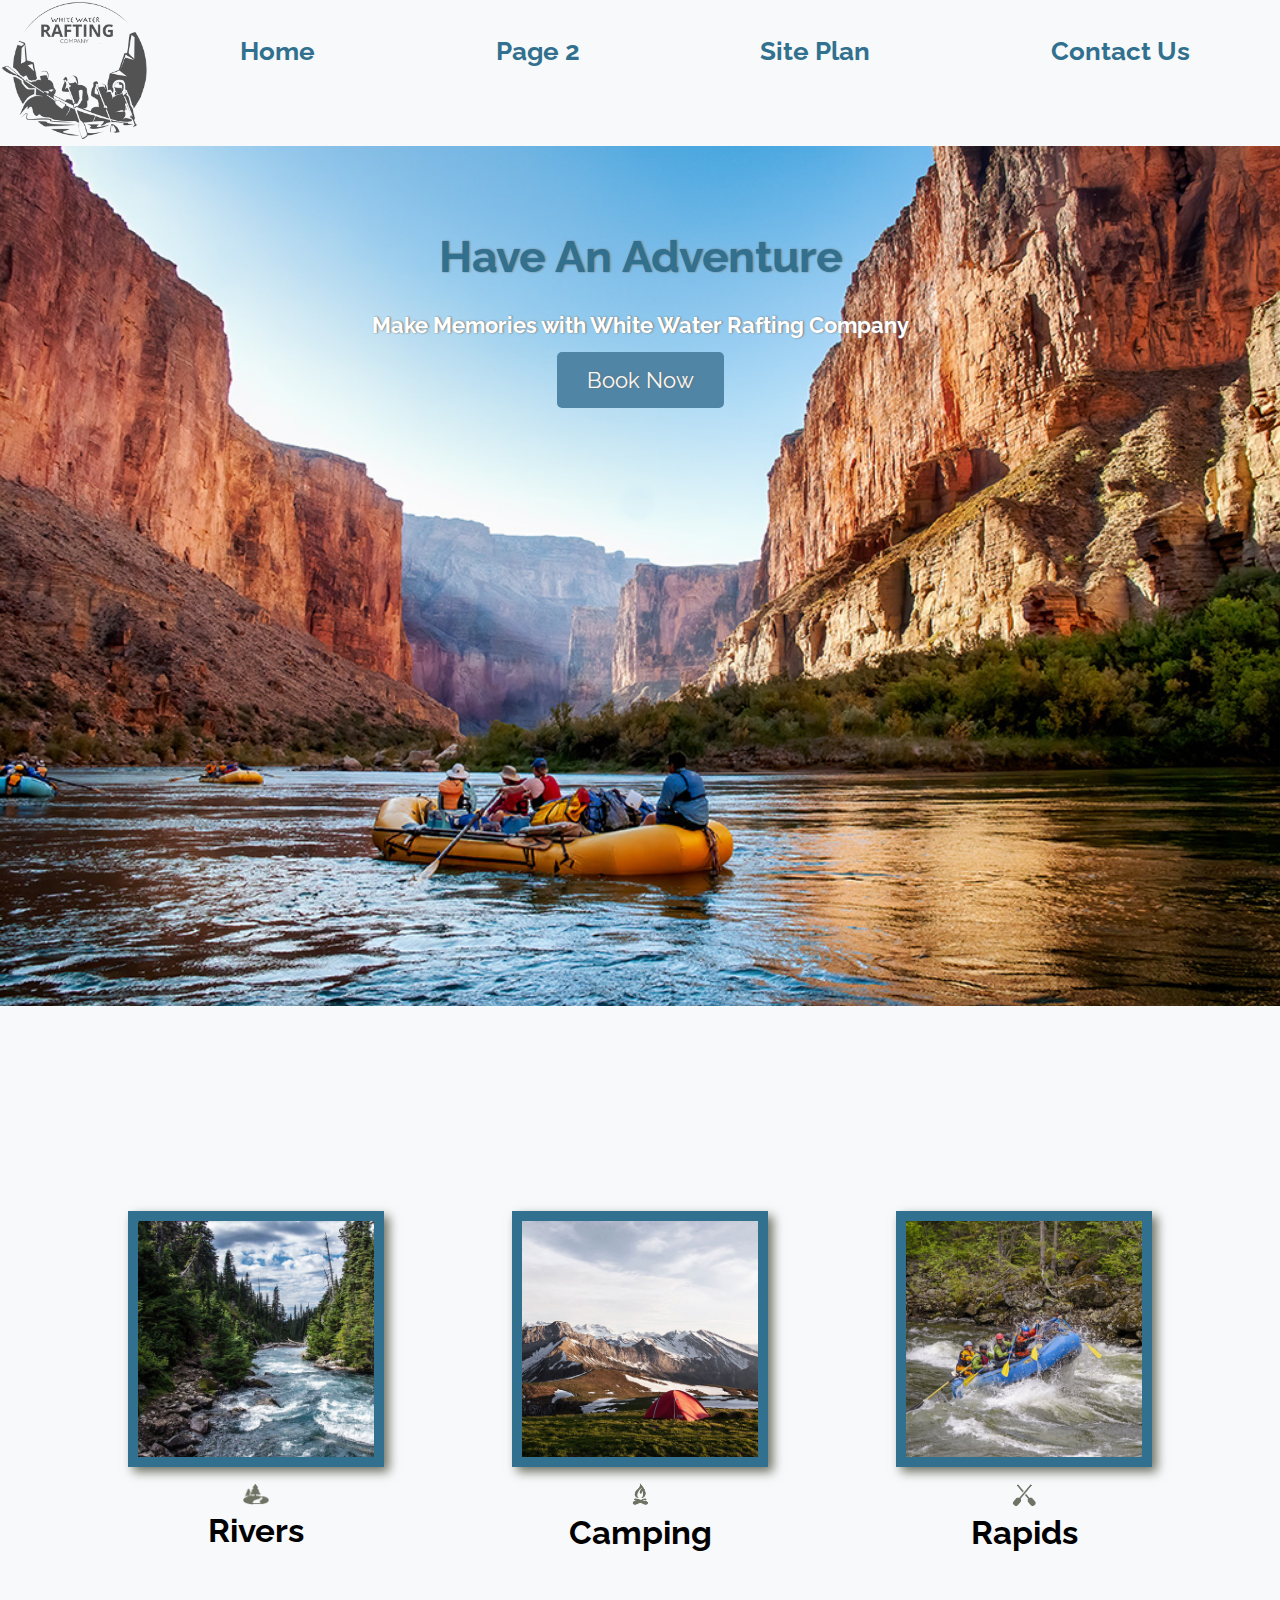
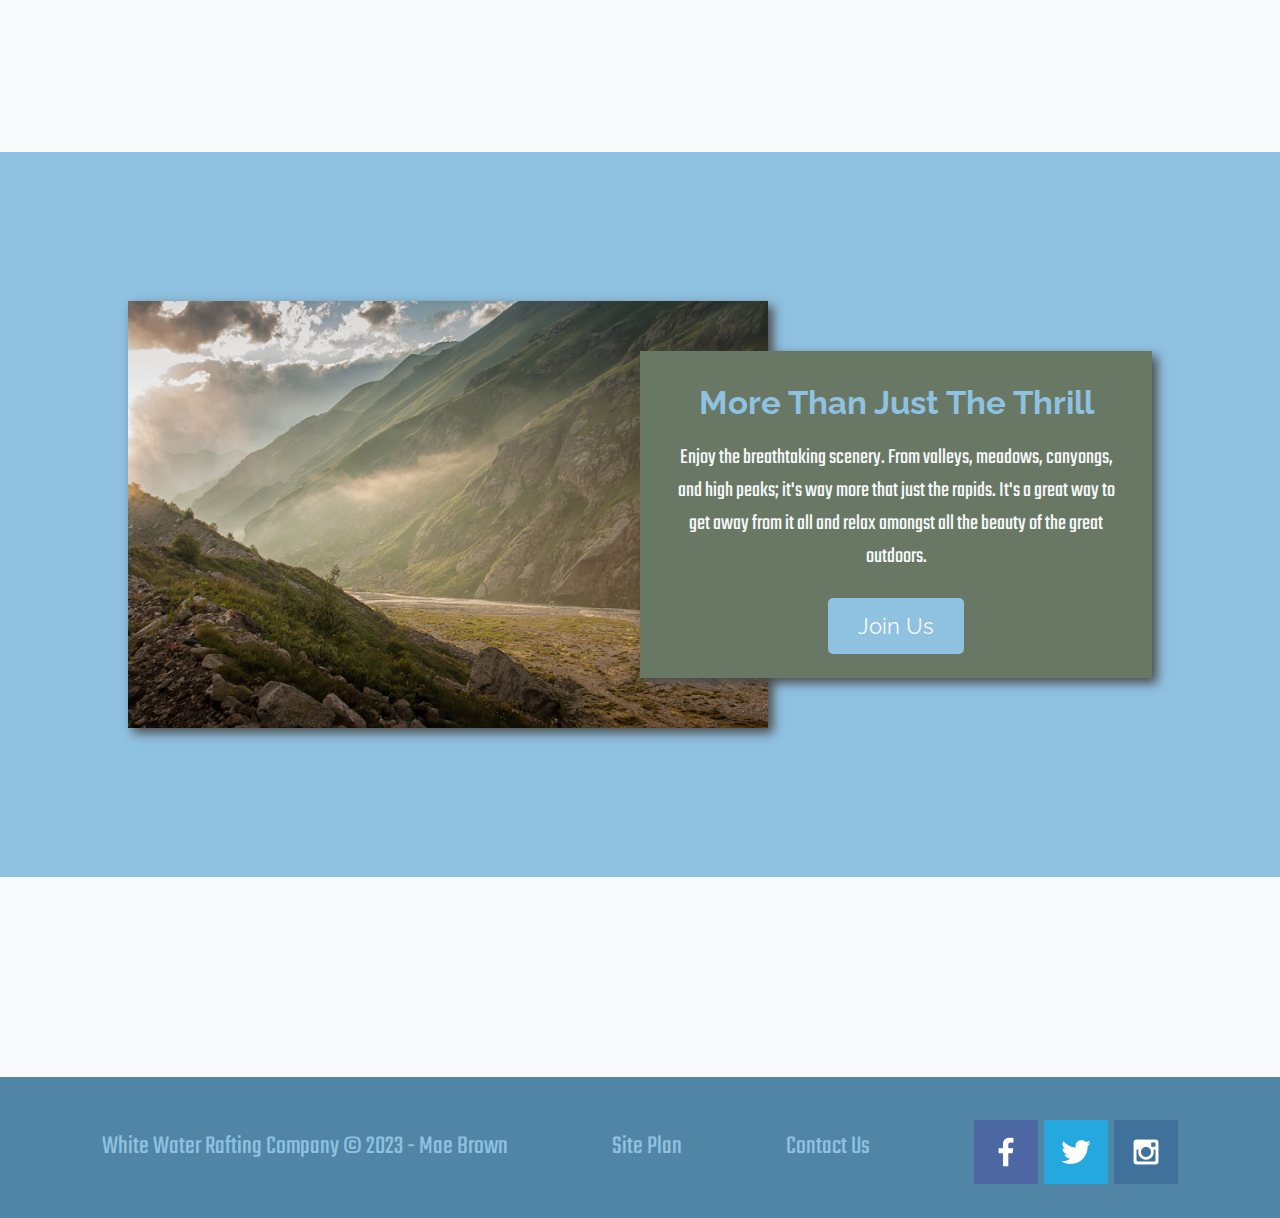
==== commit d8ac99fc: "added more css styling on header, hero, main and footer" ====
--- a/index.html
+++ b/index.html
@@ -11,6 +11,8 @@
 
 <body>
   <div id="content">
+
+    <!-- Header and Nav Section-->
     <header>
       <a href="index.html" id="logo-link">
         <img class="logo" src="./assets/images/logo_small.png" alt="White Water Rafting Company logo" />
@@ -22,6 +24,8 @@
         <a href="./contact-us/contactus.html" target="_blank">Contact Us</a>
       </nav>
     </header>
+
+    <!--Hero Section-->
     <div id="hero">
       <div id="hero-box">
         <img class="hero-img" src="./assets/images/hero.jpeg" alt="People enjoying rafting" />
@@ -36,6 +40,8 @@
         </div>
       </section>
     </div>
+
+    <!--Main Body Section-->
     <main class="home-grid">
       <section class="rivers-card">
         <img class="card-img" src="./assets/images/rivers.jpeg" alt="rivers in forest" />
@@ -48,7 +54,7 @@
         <h2>Camping</h2>
       </section>
       <section class="rapids-card">
-        <img class="card-img" src="./assets/images/rivers.jpeg" alt="rafting boat" />
+        <img class="card-img" src="./assets/images/rapids.jpeg" alt="rafting boat" />
         <img class="icon" src="./assets/images/oars.png" alt="oars icon" />
         <h2>Rapids</h2>
       </section>
@@ -65,6 +71,8 @@
         <a class="join" href="rivers.html">Join Us</a>
       </section>
     </main>
+
+    <!--Footer Section-->
     <footer>
       <p>White Water Rafting Company &copy; 2023 - Mae Brown</p>
       <p>
--- a/assets/css/style.css
+++ b/assets/css/style.css
@@ -25,7 +25,7 @@
   --paragraph-color-on-color: var(--primary-color)/* paragraph text on a colored background */
   --paragraph-background-color: var(--accent2-color);
   --nav-link-color: var(--accent1-color) ;
-  --nav-background-color: var(--secondary-color);
+  --nav-background-color: var(--primary-color);
   --nav-hover-link-color: var(--primary-color);
   --nav-hover-background-color:var(--accent1-color);
 }
@@ -39,21 +39,35 @@
 }
 
 header {
-  background-color: var(--secondary-color);
+  background-color: var(--primary-color);
+  display: grid;
+  grid-template-columns: 150px auto;
+
 }
 
 .logo {
-  width: 10%;
+  width: 100%;
 }
 
 #logo_link {
-  padding-top: 15px;
-}
+  padding-top: 5px;
+  justify-self: center;
+  align-self: center;
+}
+
+nav {
+  display: flex;
+  justify-content: space-around;
+}
+
 nav a {
   text-align: center;
   background-color: var(--nav-background-color);
   color: var(--nav-link-color);
   padding: 35px;
+  font-size: larger;
+  font-weight: bolder ;
+  text-decoration: none;
 }
 
 nav a:hover {
@@ -61,6 +75,29 @@
   color: var(--nav-hover-link-color);
 }
 
+#hero {
+  display: grid;
+  grid-template-columns: 1fr 3fr 1fr;
+  margin-top: -100px;
+}
+
+#hero-box {
+  grid-column: 1/4;
+  grid-row: 1/3;
+  z-index: -1;
+}
+
+#hero-msg {
+  grid-column: 2/3;
+  grid-row: 1/2;
+  margin-top: 175px;
+  text-shadow: rgb(115, 115, 115) 1px 0 2px;
+}
+
+#hero-msg h4 {
+  color: white;
+}
+
 .hero-img {
   width: 100%;
 }
@@ -75,6 +112,12 @@
 
 h4 {
     color: var(--accent1-color);
+}
+
+.home-grid {
+  display: grid;
+  grid-template-columns: repeat(10, 1fr);
+
 }
 
 .home-title {
@@ -114,18 +157,41 @@
 
 .card-img {
   border: 10px solid #31708e ;
+  transition: transform .5s;
+  box-shadow: 5px 5px 10px #6f7364;
+}
+
+.card-img, .mountains {
+  width: 100%;
+}
+
+.card-img:hover {
+  opacity: .6;
+  transform: scale(1.1);
 }
 
 .rivers-card {
   margin: 200px 0;
+  grid-column: 2/4;
+  grid-row: 2/3;
 }
 
 .camping-card {
   margin: 200px 0;
+  grid-column: 5/7;
+  grid-row: 2/3;
 }
 
 .rapids-card {
   margin: 200px 0;
+  grid-column: 8/10;
+  grid-row: 2/3;
+}
+
+.mountains {
+  grid-column: 2/7;
+  grid-row: 5/8;
+  box-shadow: 5px 5px 10px #4c4c4c;
 }
 
 #hero-msg h1 {
@@ -151,6 +217,8 @@
 #background {
   height: 725px;
   background-color: var(--secondary-color);
+  grid-column: 1/11;
+  grid-row: 4/9;
 }
 
 
@@ -158,6 +226,9 @@
   background-color: var(--accent2-color);
   line-height: 1.5em;
   padding: 35px;
+  grid-column: 6/10;
+  grid-row: 6/7;
+  box-shadow: 5px 5px 10px #4c4c4c;
 }
 
 .msg h2 {
@@ -180,6 +251,9 @@
   color: var(--secondary-color);
   padding: 25px 50px;
   margin-top: 200px;
+  display: flex;
+  justify-content: space-around;
+  align-items: center;
 }
 
 .social {
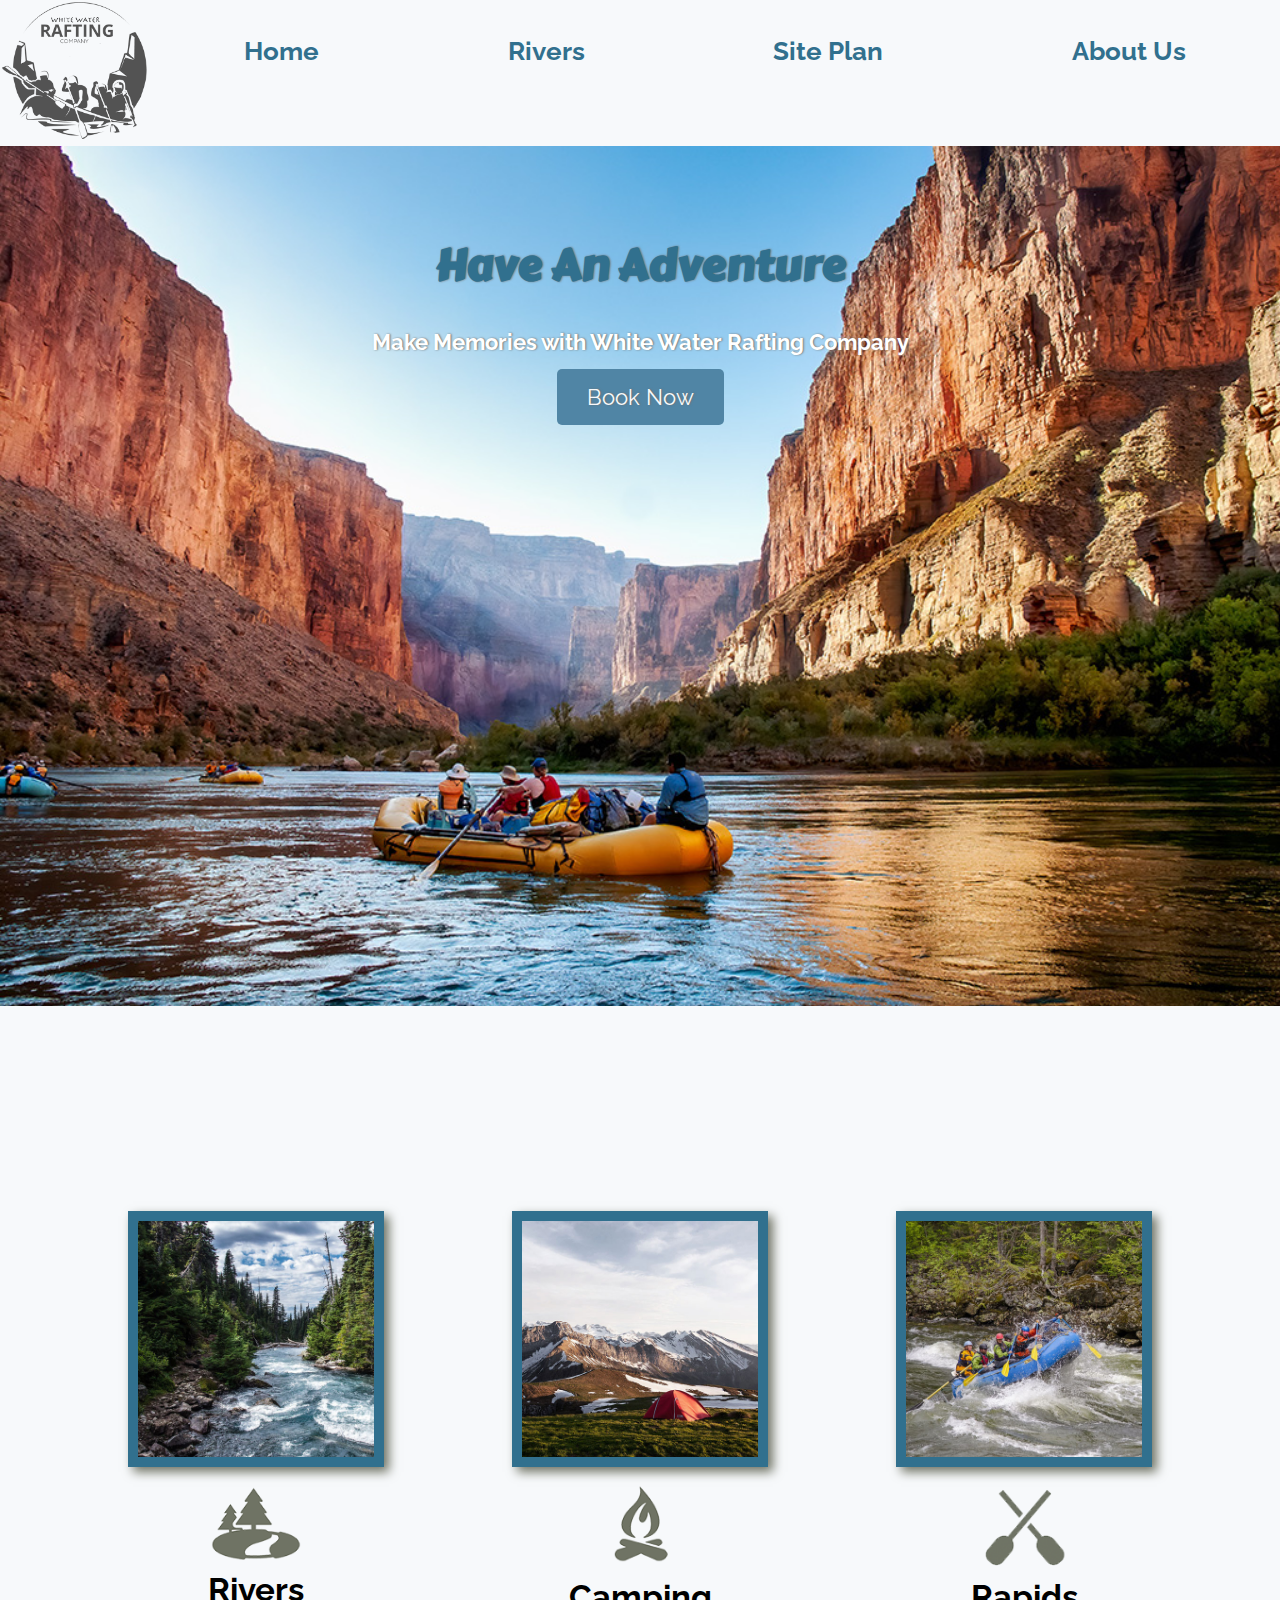
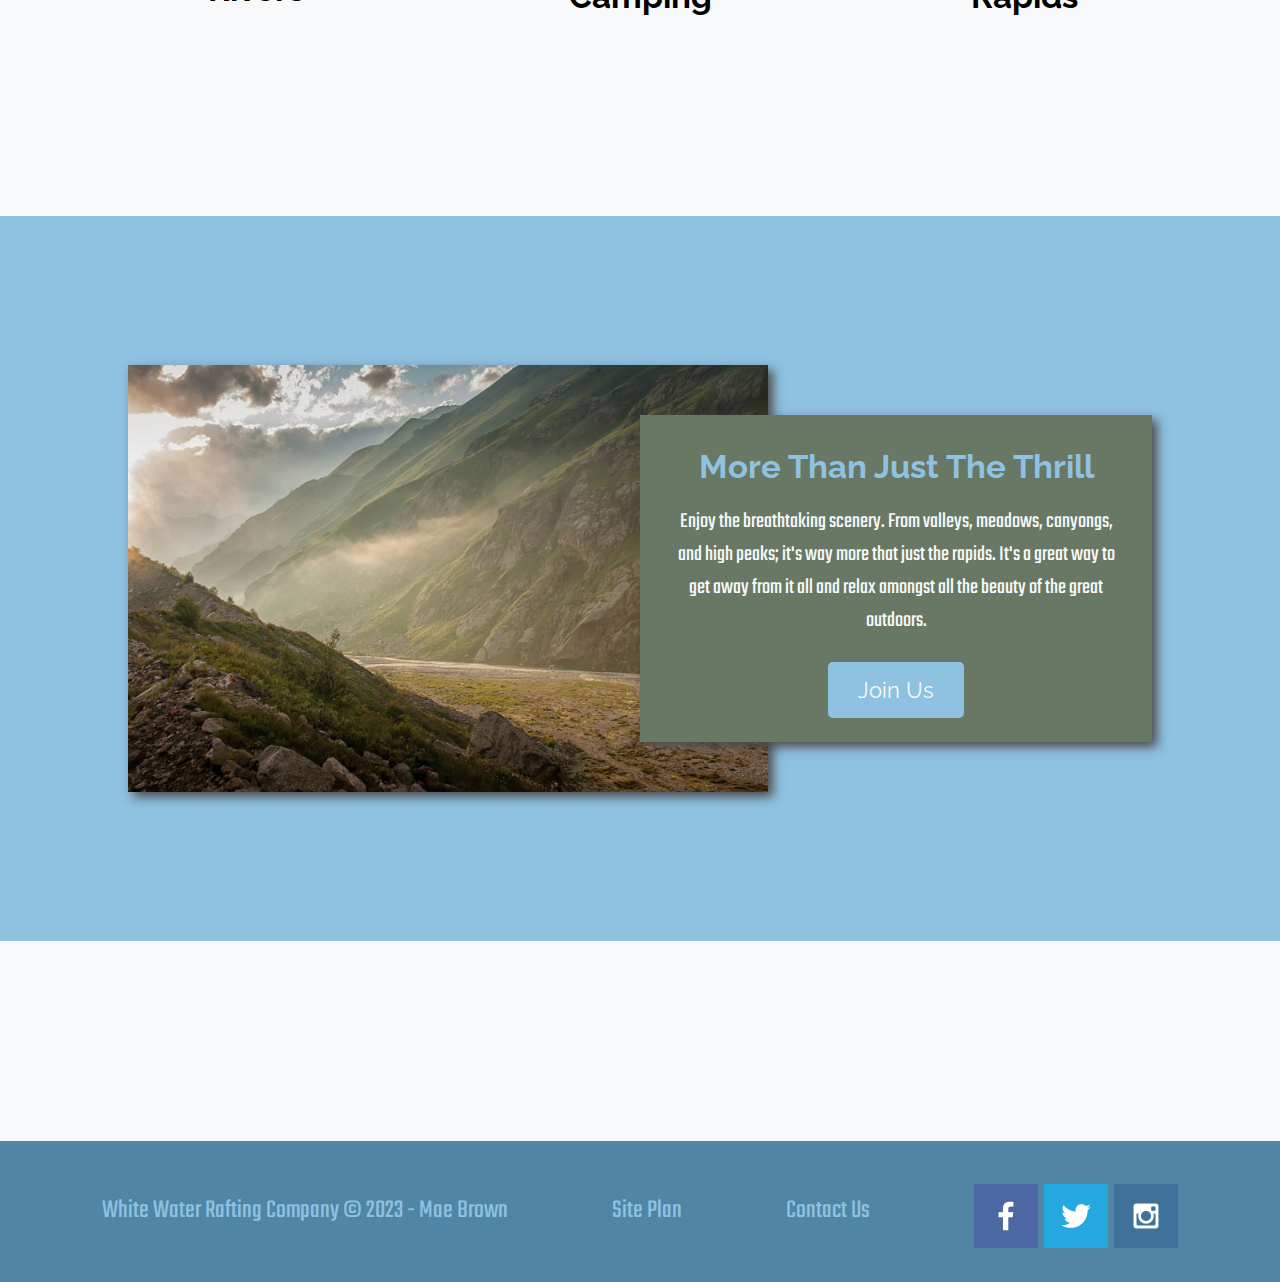
==== commit 07f71862: "Added Rivers Page HTML, style and assets" ====
--- a/index.html
+++ b/index.html
@@ -19,9 +19,9 @@
       </a>
       <nav>
         <a href="index.html">Home</a>
-        <a href="#" target="_blank">Page 2</a>
+        <a href="rivers.html" target="_blank">Rivers</a>
         <a href="./site_plan/site-plan-index.html" target="_blank">Site Plan</a>
-        <a href="./contact-us/contactus.html" target="_blank">Contact Us</a>
+        <a href="about.html" target="_blank">About Us</a>
       </nav>
     </header>
 
@@ -58,8 +58,11 @@
         <img class="icon" src="./assets/images/oars.png" alt="oars icon" />
         <h2>Rapids</h2>
       </section>
+
+
       <div id="background"></div>
       <img class="mountains" src="./assets/images/mountains.jpeg" alt="Misty Mountains" />
+
       <section class="msg">
         <h2>More Than Just The Thrill</h2>
         <p>
@@ -94,6 +97,9 @@
       </div>
     </footer>
   </div>
+
+  <script src="./assets/js/script.js"></script>
+
 </body>
 
 </html>--- a/assets/css/style.css
+++ b/assets/css/style.css
@@ -1,5 +1,6 @@
 @import url('https://fonts.googleapis.com/css2?family=Raleway:ital,wght@0,100;0,300;1,100&family=Teko:wght@400;700&display=swap');
 
+@import url('https://fonts.googleapis.com/css2?family=Carter+One&display=swap');
 
 #content {
   max-width: 1600px;
@@ -15,7 +16,7 @@
   --accent2-color: #687864;
   
 
-  --heading-font: 'Raleway', sans-serif;
+  --heading-font: 'Carter One', sans-serif;
   --paragraph-font: 'Teko', sans-serif;
   
    
@@ -242,9 +243,128 @@
 }
 
 .icon {
-  width: 10%;
+  width: 35%;
   padding-top: 10px;
 }
+
+/* River Page Style start*/
+#river-body {
+  background-color: rgb(201, 244, 246);
+}
+
+.main-grid {
+  display: grid;
+  grid-template-columns: repeat(11, 1fr);
+}
+
+.rivers-list {
+  grid-column: 3/10;
+}
+
+.contact-section {
+  grid-column: 2/11;
+}
+
+.river-title {
+  color: var(--accent1-color);
+  font-family:var(--heading-font);
+  font-size: 4em;
+  margin-top: 10px;
+}
+
+/* River Page Style end*/
+
+
+/* Slideshow style start */
+* {box-sizing:border-box}
+
+/* Slideshow container */
+.slideshow-container {
+  max-width: 1000px;
+  position: relative;
+  margin: auto;
+}
+
+/* Hide the images by default */
+.mySlides {
+  display: none;
+}
+
+/* Next & previous buttons */
+.prev, .next {
+  cursor: pointer;
+  position: absolute;
+  top: 50%;
+  width: auto;
+  margin-top: -22px;
+  padding: 16px;
+  color: white;
+  font-weight: bold;
+  font-size: 18px;
+  transition: 0.6s ease;
+  border-radius: 0 3px 3px 0;
+  user-select: none;
+}
+
+/* Position the "next button" to the right */
+.next {
+  right: 0;
+  border-radius: 3px 0 0 3px;
+}
+
+/* On hover, add a black background color with a little bit see-through */
+.prev:hover, .next:hover {
+  background-color: rgba(0,0,0,0.8);
+}
+
+/* Caption text */
+.text {
+  color: #f2f2f2;
+  font-size: 15px;
+  padding: 8px 12px;
+  position: absolute;
+  bottom: 8px;
+  width: 100%;
+  text-align: center;
+}
+
+/* Number text (1/3 etc) */
+.numbertext {
+  color: #f2f2f2;
+  font-size: 12px;
+  padding: 8px 12px;
+  position: absolute;
+  top: 0;
+}
+
+/* The dots/bullets/indicators */
+.dot {
+  cursor: pointer;
+  height: 15px;
+  width: 15px;
+  margin: 0 2px;
+  background-color: #bbb;
+  border-radius: 50%;
+  display: inline-block;
+  transition: background-color 0.6s ease;
+}
+
+.active, .dot:hover {
+  background-color: #717171;
+}
+
+/* Fading animation */
+.fade {
+  animation-name: fade;
+  animation-duration: 1.5s;
+}
+
+@keyframes fade {
+  from {opacity: .4}
+  to {opacity: 1}
+}
+/* Slideshow style end */
+
 
 footer {
   background-color: var(--tertiary-color);
@@ -279,4 +399,48 @@
 
 footer .social img {
   padding-top: 15px;
+}
+
+/* Media Query */
+
+@media screen and (max-width: 900px) {
+  #hero, .home-grid {
+      display: block;
+      height: auto;
+  }
+  nav, footer {
+      flex-direction: column;
+  }
+  nav a {
+      display: block;
+      padding: 15px;
+  }
+  #hero {
+      margin-top: 0;
+  }
+  #hero-msg {
+      margin-top: 0;
+  }
+  #hero-msg h4 {
+      display: none;
+  }
+  .home-title {
+      font-size: 25px;
+      color: #6f7364;
+  }
+  .rivers-card, .camping-card, .rapids-card { 
+      margin: 50px auto;
+      width: 60%;
+  }
+  #background {
+      display: none;
+  }
+  .mountains, .msg {
+      width: 80%;
+      display: block;
+      margin: 0 auto;
+  }
+  footer {
+      margin-top: 25px;
+  }
 }